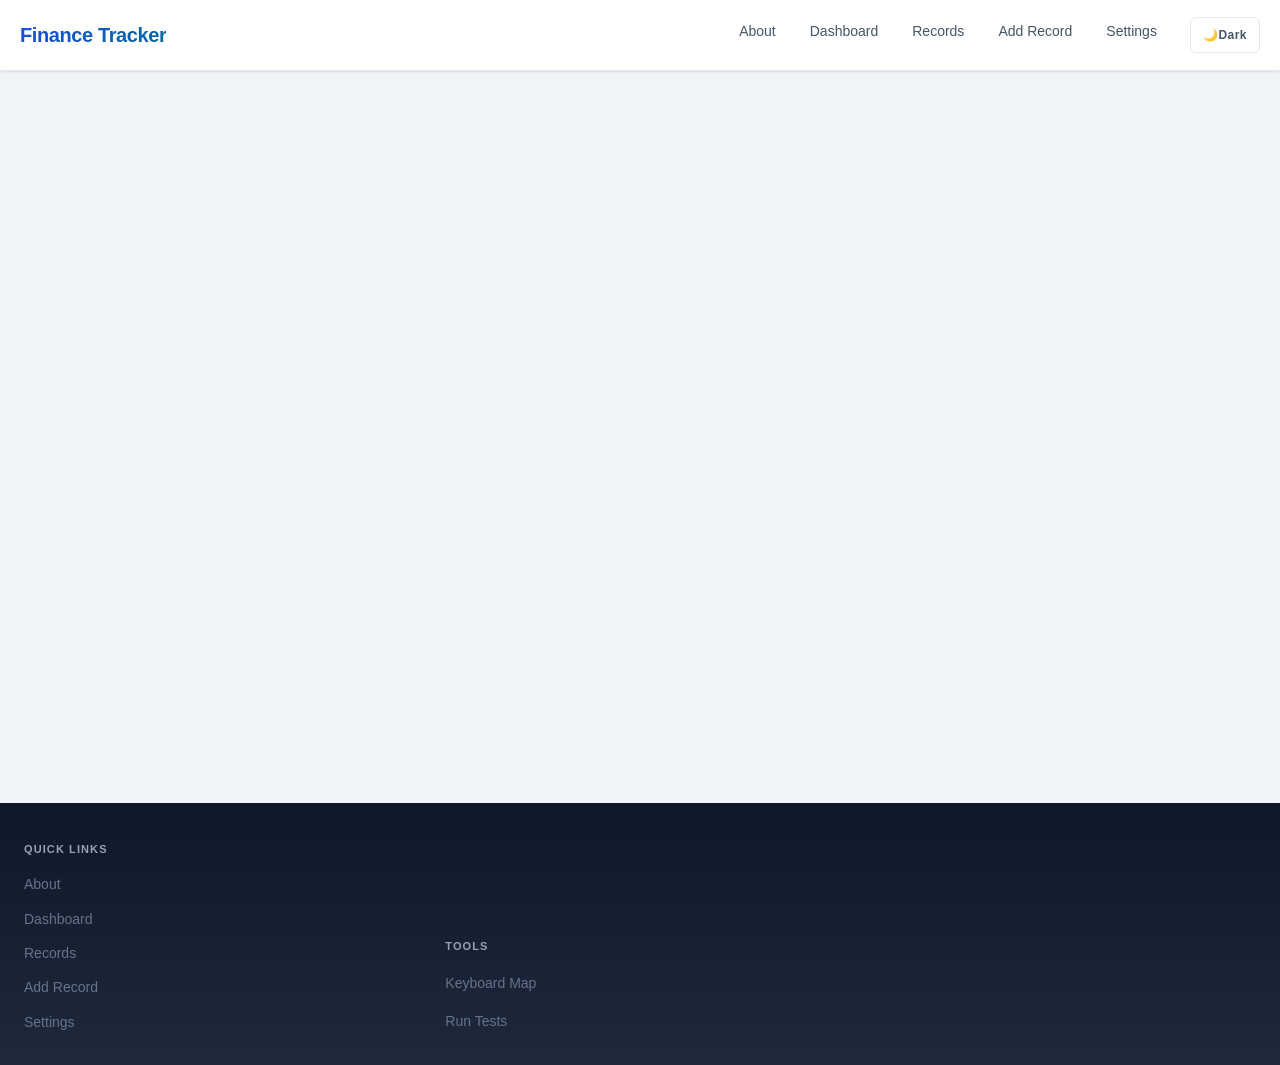
==== index.html @ d9104c6c "M2: Semantic HTML structure and mobile-first CSS with 3 breakpoints" ====
<!DOCTYPE html>
<html lang="en">
<head>
    <meta charset="UTF-8">
    <meta name="viewport" content="width=device-width, initial-scale=1.0">
    <title>Student Finance Tracker</title>
    <link rel="icon" href="data:image/svg+xml,<svg xmlns='http://www.w3.org/2000/svg' viewBox='0 0 32 32'><rect width='32' height='32' rx='6' fill='%232563eb'/><text x='50%25' y='50%25' dominant-baseline='central' text-anchor='middle' font-family='system-ui,sans-serif' font-weight='700' font-size='20' fill='white'>F</text></svg>">
    <link rel="stylesheet" href="styles/main.css">
    <link rel="stylesheet" href="styles/a11y.css">
    <script>
        (function () {
            var t = localStorage.getItem('ft-theme');
            if (t) document.documentElement.setAttribute('data-theme', t);
        }());
    </script>
</head>
<body>
    <a href="#main-content" class="skip-link">Skip to main content</a>

    <header class="app-header" role="banner">
        <div class="header-container">
            <h1 class="logo">Finance Tracker</h1>
            <nav class="app-nav" id="app-nav" aria-label="Main navigation">
                <ul class="nav-list">
                    <li><a href="#about-section"     class="nav-link" data-section="about">About</a></li>
                    <li><a href="#dashboard-section" class="nav-link" data-section="dashboard">Dashboard</a></li>
                    <li><a href="#records-section"   class="nav-link" data-section="records">Records</a></li>
                    <li><a href="#add-section"       class="nav-link" data-section="add">Add Record</a></li>
                    <li><a href="#settings-section"  class="nav-link" data-section="settings">Settings</a></li>
                </ul>
            </nav>
            <button id="theme-toggle" class="theme-toggle" aria-label="Switch to dark mode"><span class="theme-icon" aria-hidden="true">🌙</span><span class="theme-label">Dark</span></button>
            <button class="nav-toggle" id="nav-toggle"
                    aria-label="Toggle navigation menu" aria-expanded="false">
                <span class="hamburger"></span>
            </button>
        </div>
    </header>

    <main id="main-content" class="app-main">

        <!-- About Section (default landing page) -->
        <section id="about-section" class="section" aria-labelledby="about-heading">

                <!-- Hero banner inside About -->
                <div class="about-hero" role="region" aria-label="About" aria-labelledby="about-heading">
                    <div class="about-hero-inner">
                        <h2 id="about-heading" class="home-title">
                            <span class="word-anim" style="--wi:0">Smart</span>
                            <span class="word-anim" style="--wi:1">Budgeting</span><br>
                            <span class="word-anim home-title-accent" style="--wi:2">for</span>
                            <span class="word-anim home-title-accent" style="--wi:3">Students</span>
                        </h2>
                        <p class="home-tagline">Track every expense, set a monthly budget cap, and see exactly where your money goes. All inside the browser. No sign-up, no server.</p>
                        <div class="home-cta-row">
                            <button class="btn home-cta-btn home-cta-primary" data-goto="dashboard">Open Dashboard &rarr;</button>
                            <button class="btn home-cta-btn home-cta-outline" data-goto="records">View Records</button>
                        </div>
                    </div>
                </div>

                <!-- About content -->
                <div class="about-cards">

                    <div class="about-card" data-aos>
                        <h3 class="about-card-title">About This Project</h3>
                        <p>Managing personal finances is an important skill for every student. Many students struggle to keep track of their daily expenses, which can lead to overspending and financial stress. The <strong>Student Finance Tracker</strong> was developed to provide a simple and effective solution that helps students monitor their spending habits, organize financial records, and make informed decisions about their money.</p>
                        <p>This application allows users to record transactions, categorize expenses, set spending limits, and analyze financial trends over time. By maintaining accurate financial records, students can better understand where their money is going and identify areas where they can reduce unnecessary expenses.</p>
                        <p>The app is designed with usability, accessibility, and responsiveness in mind. Whether accessed on a mobile phone, tablet, or desktop, it provides a consistent and user-friendly experience. It runs entirely in the browser with no account, no server, and no internet connection required after the first load.</p>
                    </div>

                    <div class="about-card" data-aos>
                        <h3 class="about-card-title">Key Features</h3>
                        <p class="about-card-sub">Everything you need to stay on top of your spending</p>
                        <ul class="home-feature-list">
                            <li><strong>Spending Dashboard</strong>:Real-time total, top category, 7-day trend chart, and budget tracker at a glance.</li>
                            <li><strong>5-Rule Regex Validation</strong>:Every input guarded by regex, including a back-reference rule that catches duplicate words.</li>
                            <li><strong>Live Regex Search</strong>:Filter any field with full regex support. Matches highlight instantly; bad patterns show clear feedback.</li>
                            <li><strong>Multi-Currency</strong>:Work in USD, RWF, or UGX with configurable exchange rates, switchable anytime in Settings.</li>
                            <li><strong>Auto-Save &amp; Export</strong>:Changes save to localStorage instantly. Export as JSON or import from a backup anytime.</li>
                            <li><strong>Fully Accessible</strong>:Semantic HTML, ARIA live regions, keyboard shortcuts, skip link, and 4.5:1 colour contrast.</li>
                        </ul>
                    </div>

                    <div class="about-card" data-aos>
                        <h3 class="about-card-title">Dashboard Overview</h3>
                        <p>The Dashboard serves as the central hub of the Student Finance Tracker. It provides a comprehensive summary of financial activities including total records, total spending, top category, and a 7-day trend chart. Users can also set a monthly budget cap and the system will alert them when spending exceeds the limit.</p>
                    </div>

                    <div class="about-card" data-aos>
                        <h3 class="about-card-title">Financial Records &amp; Expense Management</h3>
                        <p>The Records section allows users to create, view, edit, and manage all transaction data. Every record contains a description, amount, category, and date, each assigned a unique ID with created/updated timestamps. Advanced regex search provides instant visual highlighting of matched results.</p>
                    </div>

                    <div class="about-card" data-aos>
                        <h3 class="about-card-title">How to Get Started</h3>
                        <ol class="home-steps-list">
                            <li><strong>Open the Dashboard</strong>:Click &ldquo;Open Dashboard&rdquo; above. Sample transactions load automatically on your first visit.</li>
                            <li><strong>Add a transaction</strong>:Go to Add Record, fill in the description, amount, category, and date, then save.</li>
                            <li><strong>Set a budget cap</strong>:Go to Settings and enter a monthly spending limit.</li>
                            <li><strong>Search and filter</strong>:Switch to Records and type any keyword or regex pattern into the search box.</li>
                            <li><strong>Export your data</strong>:Use the Export button on the dashboard to download a JSON backup.</li>
                        </ol>
                    </div>


                </div>
        </section>

        <!-- Dashboard Section -->
        <section id="dashboard-section" class="section" aria-labelledby="dashboard-heading">
            <div class="section-container">

                <div class="dashboard-header">
                    <div class="dashboard-header-text">
                        <p class="dashboard-eyebrow">Finance Overview</p>
                        <h2 id="dashboard-heading" class="section-title">Spending Dashboard</h2>
                        <p class="dashboard-subtitle">Your complete financial snapshot</p>
                    </div>
                    <div class="dashboard-header-actions">
                        <button id="btn-import"     class="btn btn-secondary btn-sm" aria-label="Import transactions from JSON file">&#8593; Import</button>
                        <button id="btn-export"     class="btn btn-secondary btn-sm" aria-label="Export transactions as JSON">&#8595; JSON</button>
                        <button id="btn-export-csv" class="btn btn-secondary btn-sm" aria-label="Export transactions as CSV">&#8595; CSV</button>
                        <button id="btn-add-record" class="btn btn-primary" aria-label="Add new transaction">+ Add Transaction</button>
                    </div>
                </div>

                <div id="status-region" role="status" aria-live="polite"   aria-atomic="true" class="sr-only"></div>
                <div id="alert-region"  role="alert"  aria-live="assertive" aria-atomic="true" class="sr-only"></div>

                <div id="budget-banner" class="budget-banner hidden"
                     aria-live="polite" aria-atomic="true" role="status"></div>

                <div class="stats-grid">
                    <article class="stat-card" data-stat="spending" aria-label="Total spent">
                        <h3>Total Spent</h3>
                        <p class="stat-value" id="stat-total">$0.00</p>
                        <p class="stat-label">across all transactions</p>
                    </article>
                    <article class="stat-card" data-stat="category" aria-label="Top spending category">
                        <h3>Top Category</h3>
                        <p class="stat-value" id="stat-category">N/A</p>
                        <p class="stat-label" id="stat-category-amount">highest spending area</p>
                    </article>
                    <article class="stat-card" data-stat="count" aria-label="Transaction count">
                        <h3>Transactions</h3>
                        <p class="stat-value" id="stat-count">0</p>
                        <p class="stat-label">total records logged</p>
                    </article>
                    <article class="stat-card" data-stat="budget" id="budget-stat-card" aria-label="Budget cap status">
                        <h3>Budget Cap</h3>
                        <p class="stat-value" id="stat-cap-remaining">No limit</p>
                        <p class="stat-label" id="stat-cap-label">set in Settings</p>
                        <p class="stat-spent" id="stat-cap-spent" hidden></p>
                    </article>
                </div>

                <figure class="chart-container" aria-labelledby="chart-title">
                    <figcaption class="chart-header">
                        <div class="chart-header-text">
                            <h3 id="chart-title">7-Day Spending Trend</h3>
                            <p class="chart-subtitle">Daily totals for the past week</p>
                        </div>
                        <span class="chart-badge" aria-hidden="true">Last 7 days</span>
                    </figcaption>
                    <div class="chart" id="trend-chart" role="img" aria-label="7-day spending trend bar chart"></div>
                    <table class="sr-only" id="trend-chart-table" aria-label="7-day spending data">
                        <caption>Daily spending totals for the last 7 days</caption>
                        <thead><tr><th scope="col">Day</th><th scope="col">Date</th><th scope="col">Amount</th></tr></thead>
                        <tbody id="trend-chart-table-body"></tbody>
                    </table>
                </figure>

            </div>
        </section>

        <!-- =========================================
             Records Section
             ========================================= -->
        <section id="records-section" class="section hidden" aria-labelledby="records-heading">
            <div class="section-container">
                <h2 id="records-heading" class="section-title">Transactions</h2>

                <div class="search-sort-bar">
                    <div class="search-box">
                        <label for="search-input" class="search-label">Search transactions (regex):</label>
                        <input type="text" id="search-input" class="search-input"
                            placeholder="e.g., coffee|tea, \.99, \b(\w+)\s+\1\b"
                            aria-describedby="search-hint search-status"
                            autocomplete="off" spellcheck="false">
                        <small id="search-hint">Enter a regex pattern or plain text to search description, category, amount, and date.</small>
                        <div id="search-status" role="status" aria-live="polite" class="search-status-msg"></div>
                        <label class="checkbox-label">
                            <input type="checkbox" id="search-case-insensitive" checked>
                            <span>Case-insensitive</span>
                        </label>
                    </div>
                    <div class="sort-controls">
                        <label for="sort-field">Sort by:</label>
                        <select id="sort-field" aria-label="Sort records by field">
                            <option value="date">Date</option>
                            <option value="description">Description (A–Z)</option>
                            <option value="amount">Amount</option>
                        </select>
                        <button id="sort-direction" class="btn btn-sm"
                                aria-label="Toggle sort direction (currently descending)">
                            ↓ Desc
                        </button>
                    </div>
                </div>

                <div id="empty-state" class="empty-state" hidden>
                    <p>No transactions yet.
                        <button type="button" id="empty-add-btn" class="btn-link">Add your first one!</button>
                    </p>
                </div>

                <div class="table-wrapper" id="table-wrapper">
                    <table id="records-table" class="records-table" aria-label="Transaction records">
                        <thead>
                            <tr>
                                <th scope="col">ID</th>
                                <th scope="col">Description</th>
                                <th scope="col">Amount</th>
                                <th scope="col">Category</th>
                                <th scope="col">Date</th>
                                <th scope="col">Actions</th>
                            </tr>
                        </thead>
                        <tbody id="records-tbody"></tbody>
                    </table>
                </div>

                <ul id="records-cards" class="records-cards" aria-label="Transaction cards"></ul>
            </div>
        </section>

        <!-- =========================================
             Add Section
             ========================================= -->
        <section id="add-section" class="section hidden" aria-labelledby="add-heading">
            <div class="section-container">
                <div class="add-section-header">
                    <p class="dashboard-eyebrow">Transaction Management</p>
                    <h2 id="add-heading" class="section-title">Add Record</h2>
                    <p class="dashboard-subtitle">Create a new record or edit an existing one</p>
                </div>
                <div class="add-section-body">
                    <form id="inline-transaction-form" class="inline-transaction-form" novalidate>
                        <input type="hidden" id="inline-record-id">
                        <div id="inline-record-meta" class="form-record-meta" hidden>
                            <p class="meta-line"><strong>ID:</strong> <code id="inline-meta-id"></code></p>
                            <p class="meta-line"><strong>Created:</strong> <span id="inline-meta-created"></span></p>
                            <p class="meta-line"><strong>Last updated:</strong> <span id="inline-meta-updated"></span></p>
                        </div>
                        <div class="form-grid">
                            <div class="form-group">
                                <label for="inline-description">Description <span aria-hidden="true">*</span></label>
                                <input type="text" id="inline-description" class="form-input"
                                    placeholder="e.g., Lunch at cafeteria"
                                    aria-describedby="inline-error-description inline-desc-hint"
                                    aria-required="true" autocomplete="off">
                                <small id="inline-desc-hint" class="field-hint">No leading/trailing spaces. No duplicate words.</small>
                                <span id="inline-error-description" class="error-message" role="alert" aria-live="polite"></span>
                            </div>
                            <div class="form-group">
                                <label for="inline-amount">Amount <span aria-hidden="true">*</span></label>
                                <input type="text" id="inline-amount" class="form-input"
                                    inputmode="decimal" placeholder="e.g., 12.50"
                                    aria-describedby="inline-error-amount inline-amount-hint"
                                    aria-required="true" autocomplete="off">
                                <small id="inline-amount-hint" class="field-hint">Positive number, max 2 decimal places</small>
                                <span id="inline-error-amount" class="error-message" role="alert" aria-live="polite"></span>
                            </div>
                            <div class="form-group">
                                <label for="inline-category">Category <span aria-hidden="true">*</span></label>
                                <select id="inline-category" aria-describedby="inline-error-category" aria-required="true">
                                    <option value="">Select a category</option>
                                </select>
                                <span id="inline-error-category" class="error-message" role="alert" aria-live="polite"></span>
                            </div>
                            <div class="form-group">
                                <label for="inline-date">Date <span aria-hidden="true">*</span></label>
                                <input type="date" id="inline-date" class="form-input"
                                    aria-describedby="inline-error-date" aria-required="true">
                                <span id="inline-error-date" class="error-message" role="alert" aria-live="polite"></span>
                            </div>
                        </div>
                        <div class="form-actions inline-form-actions">
                            <button type="submit" class="btn btn-primary" id="inline-submit-btn">Save Transaction</button>
                            <button type="button" class="btn btn-secondary" id="inline-reset-btn">Reset Form</button>
                        </div>
                    </form>
                </div>
            </div>
        </section>

        <!-- =========================================
             Settings Section
             ========================================= -->
        <section id="settings-section" class="section hidden" aria-labelledby="settings-heading">
            <div class="section-container">
                <h2 id="settings-heading" class="section-title">Settings</h2>

                <div class="settings-group">
                    <h3>Currency Settings</h3>
                    <div class="form-group">
                        <label for="base-currency">Base Currency:</label>
                        <select id="base-currency" aria-label="Select base currency">
                            <option value="USD">USD ($)</option>
                            <option value="RWF">RWF (RF)</option>
                            <option value="UGX">UGX (USh)</option>
                        </select>
                    </div>
                    <div class="form-group">
                        <label for="display-currency">Display Currency:</label>
                        <select id="display-currency" aria-label="Select display currency for conversion">
                            <option value="USD">USD ($)</option>
                            <option value="RWF">RWF (RF)</option>
                            <option value="UGX">UGX (USh)</option>
                        </select>
                    </div>
                    <div class="exchange-rates">
                        <h4>Exchange Rates (vs USD)</h4>
                        <div class="form-group">
                            <label for="rate-rwf">1 USD = ? RWF</label>
                            <input type="number" id="rate-rwf" step="1" value="1300"
                                   aria-label="Exchange rate USD to RWF" min="1">
                        </div>
                        <div class="form-group">
                            <label for="rate-ugx">1 USD = ? UGX</label>
                            <input type="number" id="rate-ugx" step="1" value="3700"
                                   aria-label="Exchange rate USD to UGX" min="1">
                        </div>
                    </div>
                </div>

                <div class="settings-group">
                    <h3>Categories</h3>
                    <ul id="categories-list" class="categories-list" aria-label="Current categories"></ul>
                    <div class="form-group">
                        <label for="new-category">Add New Category:</label>
                        <div class="input-group">
                            <input type="text" id="new-category" placeholder="e.g., Shopping"
                                aria-describedby="category-hint">
                            <small id="category-hint">Letters, spaces, and hyphens only</small>
                            <button id="btn-add-category" class="btn btn-secondary">Add Category</button>
                        </div>
                    </div>
                </div>

                <div class="settings-group">
                    <h3>Budget Cap</h3>
                    <div class="form-group">
                        <label for="budget-cap">Monthly Limit (USD):</label>
                        <input type="number" id="budget-cap" step="0.01" min="0"
                            placeholder="Leave blank for no limit" aria-describedby="cap-hint">
                        <small id="cap-hint">Set a monthly spending cap to track your budget</small>
                    </div>
                    <button id="btn-save-cap" class="btn btn-primary">Save Cap</button>
                </div>

                <div class="settings-group">
                    <h3>Data Management</h3>
                    <div class="data-actions">
                        <button id="btn-clear-data" class="btn btn-danger"
                                aria-label="Clear all data and reset application">
                            Clear All Data
                        </button>
                        <button id="btn-keyboard-map" class="btn btn-secondary"
                                aria-label="Show keyboard navigation map">
                            Keyboard Map
                        </button>
                    </div>  
                </div>
            </div>
        </section>

        <!-- About section is above -->

    </main>

    <!-- Add/Edit Form Modal (used from Dashboard + Records edit buttons) -->
    <dialog id="form-modal" class="modal" aria-labelledby="form-modal-title" aria-modal="true">
        <div class="modal-content">
            <div class="modal-header">
                <h3 id="form-modal-title">Add Transaction</h3>
                <button class="btn-close" id="btn-close-modal" aria-label="Close form">&times;</button>
            </div>
            <form id="transaction-form" class="transaction-form" novalidate>
                <input type="hidden" id="form-record-id">
                <div id="form-record-meta" class="form-record-meta" hidden>
                    <p class="meta-line"><strong>ID:</strong> <code id="meta-id"></code></p>
                    <p class="meta-line"><strong>Created:</strong> <span id="meta-created"></span></p>
                    <p class="meta-line"><strong>Last updated:</strong> <span id="meta-updated"></span></p>
                </div>
                <div class="form-group">
                    <label for="form-description">Description <span aria-hidden="true">*</span></label>
                    <input type="text" id="form-description" class="form-input"
                        placeholder="e.g., Lunch at cafeteria"
                        aria-describedby="error-description desc-hint"
                        aria-required="true" autocomplete="off">
                    <small id="desc-hint" class="field-hint">No leading/trailing spaces. Duplicate words not allowed.</small>
                    <span id="error-description" class="error-message" role="alert" aria-live="polite"></span>
                </div>
                <div class="form-group">
                    <label for="form-amount">Amount <span aria-hidden="true">*</span></label>
                    <input type="text" id="form-amount" class="form-input"
                        inputmode="decimal" placeholder="e.g., 12.50"
                        aria-describedby="error-amount amount-hint"
                        aria-required="true" autocomplete="off">
                    <small id="amount-hint" class="field-hint">Positive number, max 2 decimal places (e.g., 12.50)</small>
                    <span id="error-amount" class="error-message" role="alert" aria-live="polite"></span>
                </div>
                <div class="form-group">
                    <label for="form-category">Category <span aria-hidden="true">*</span></label>
                    <select id="form-category" aria-describedby="error-category" aria-required="true">
                        <option value="">Select a category</option>
                    </select>
                    <span id="error-category" class="error-message" role="alert" aria-live="polite"></span>
                </div>
                <div class="form-group">
                    <label for="form-date">Date <span aria-hidden="true">*</span></label>
                    <input type="date" id="form-date" class="form-input"
                        aria-describedby="error-date" aria-required="true">
                    <span id="error-date" class="error-message" role="alert" aria-live="polite"></span>
                </div>
                <div class="form-actions">
                    <button type="submit" class="btn btn-primary">Save Transaction</button>
                    <button type="button" class="btn btn-secondary" id="btn-cancel-form">Cancel</button>
                </div>
            </form>
        </div>
    </dialog>

    <!-- Keyboard Map Modal -->
    <dialog id="keyboard-modal" class="modal" aria-labelledby="keyboard-modal-title" aria-modal="true">
        <div class="modal-content">
            <div class="modal-header">
                <h3 id="keyboard-modal-title">Keyboard Navigation</h3>
                <button class="btn-close" id="btn-close-keyboard" aria-label="Close keyboard map">&times;</button>
            </div>
            <div class="modal-body">
                <table class="keyboard-table">
                    <thead><tr><th scope="col">Keys</th><th scope="col">Action</th></tr></thead>
                    <tbody>
                        <tr><td><kbd>Tab</kbd></td><td>Move focus forward</td></tr>
                        <tr><td><kbd>Shift</kbd> + <kbd>Tab</kbd></td><td>Move focus backward</td></tr>
                        <tr><td><kbd>Enter</kbd> / <kbd>Space</kbd></td><td>Activate button or submit form</td></tr>
                        <tr><td><kbd>Escape</kbd></td><td>Close modal or cancel edit</td></tr>
                        <tr><td><kbd>Ctrl</kbd>/<kbd>Cmd</kbd> + <kbd>S</kbd></td><td>Manual save confirmation</td></tr>
                        <tr><td><kbd>Alt</kbd> + <kbd>K</kbd></td><td>Open keyboard map</td></tr>
                        <tr><td><kbd>Alt</kbd> + <kbd>N</kbd></td><td>New transaction</td></tr>
                    </tbody>
                </table>
            </div>
        </div>
    </dialog>

    <!-- Delete Confirmation Modal -->
    <dialog id="delete-modal" class="modal" aria-labelledby="delete-modal-title" aria-modal="true">
        <div class="modal-content">
            <div class="modal-header">
                <h3 id="delete-modal-title">Confirm Delete</h3>
            </div>
            <div class="modal-body">
                <p>Are you sure you want to delete this transaction? This action cannot be undone.</p>
                <div class="form-actions">
                    <button id="btn-confirm-delete" class="btn btn-danger">Delete</button>
                    <button id="btn-cancel-delete"  class="btn btn-secondary">Cancel</button>
                </div>
            </div>
        </div>
    </dialog>

    <!-- Clear-All-Data Confirmation Modal -->
    <dialog id="clear-modal" class="modal" aria-labelledby="clear-modal-title" aria-modal="true">
        <div class="modal-content">
            <div class="modal-header">
                <h3 id="clear-modal-title">Clear All Data</h3>
            </div>
            <div class="modal-body">
                <p>This will <strong>permanently delete all transactions</strong> and reset the app. This cannot be undone.</p>
                <div class="form-actions">
                    <button id="btn-confirm-clear" class="btn btn-danger">Yes, Clear Everything</button>
                    <button id="btn-cancel-clear"  class="btn btn-secondary">Cancel</button>
                </div>
            </div>
        </div>
    </dialog>

    <div id="toast-container" aria-live="polite" aria-atomic="false" class="toast-container"></div>

    <section class="contact-strip hidden" aria-label="Contact">
        <h2 class="contact-strip__heading">Contact</h2>
        <address class="contact-strip__body">
            <span class="contact-strip__item"><span class="contact-strip__label">Email</span><a href="mailto:a.biar1@alustudent.com">a.biar1@alustudent.com</a></span>
            <span class="contact-strip__item"><span class="contact-strip__label">GitHub</span><a href="https://github.com/Ajang-Akoi-Arok" target="_blank" rel="noopener noreferrer">Ajang-Akoi-Arok</a></span>
        </address>
    </section>

    <footer class="app-footer" role="contentinfo">
        <div class="footer-container">
            <div class="footer-col">
                <h4 class="footer-col-heading">Quick Links</h4>
                <ul class="footer-links">
                    <li><a href="#about-section"     class="nav-link" data-section="about">About</a></li>
                    <li><a href="#dashboard-section" class="nav-link" data-section="dashboard">Dashboard</a></li>
                    <li><a href="#records-section"   class="nav-link" data-section="records">Records</a></li>
                    <li><a href="#add-section"       class="nav-link" data-section="add">Add Record</a></li>
                    <li><a href="#settings-section"  class="nav-link" data-section="settings">Settings</a></li>
                </ul>
            </div>
            <div class="footer-col">
                <h4 class="footer-col-heading">Tools</h4>
                <ul class="footer-links">
                    <li><a href="#" id="footer-keyboard-link">Keyboard Map</a></li>
                    <li><a href="tests.html">Run Tests</a></li>
                </ul>
            </div>
        </div>
    </footer>

    <script type="module" src="scripts/main.js"></script>
    <script>
        if ('serviceWorker' in navigator) {
            window.addEventListener('load', () => {
                navigator.serviceWorker.register('./sw.js')
                    .catch(err => console.warn('SW registration failed:', err));
            });
        }
    </script>
</body>
</html>
---- styles/main.css ----
/* Design Tokens */

:root {
    /* Brand */
    --blue-50:  #eff6ff;
    --blue-100: #dbeafe;
    --blue-500: #3b82f6;
    --blue-600: #2563eb;
    --blue-700: #1d4ed8;
    --blue-800: #1e40af;

    /* Stat card accents — WCAG-AA-compliant on white text */
    --accent-spending:    #1e3a8a;
    --accent-category:   #064e3b;
    --accent-count:      #3b0764;
    --accent-budget:     #1c4a2e;
    --accent-budget-over: #991b1b;

    /* Semantic */
    --color-success: #059669;
    --color-error:   #dc2626;
    --color-warning: #d97706;
    --color-info:    #2563eb;

    /* Neutrals */
    --white:    #ffffff;
    --gray-50:  #f8fafc;
    --gray-100: #f1f5f9;
    --gray-200: #e2e8f0;
    --gray-300: #cbd5e1;
    --gray-400: #94a3b8;
    --gray-500: #64748b;
    --gray-600: #475569;
    --gray-700: #334155;
    --gray-800: #1e293b;
    --gray-900: #0f172a;

    /* Category badge palette */
    --cat-Food:             #ea580c;
    --cat-Food-bg:          #fff7ed;
    --cat-Books:            #2563eb;
    --cat-Books-bg:         #eff6ff;
    --cat-Transport:        #059669;
    --cat-Transport-bg:     #ecfdf5;
    --cat-Entertainment:    #7c3aed;
    --cat-Entertainment-bg: #f5f3ff;
    --cat-Fees:             #dc2626;
    --cat-Fees-bg:          #fef2f2;
    --cat-Other:            #475569;
    --cat-Other-bg:         #f1f5f9;

    /* Typography */
    --font:      -apple-system, BlinkMacSystemFont, 'Segoe UI', 'Helvetica Neue', Arial, sans-serif;
    --font-mono: 'JetBrains Mono', 'SF Mono', Consolas, monospace;

    --text-xs:   0.75rem;
    --text-sm:   0.875rem;
    --text-base: 1rem;
    --text-lg:   1.125rem;
    --text-xl:   1.25rem;
    --text-2xl:  1.5rem;
    --text-3xl:  1.875rem;
    --text-4xl:  2.25rem;

    /* Spacing */
    --sp-1: 4px;   --sp-2: 8px;   --sp-3: 12px;  --sp-4: 16px;
    --sp-5: 20px;  --sp-6: 24px;  --sp-8: 32px;  --sp-10: 40px;
    --sp-12: 48px; --sp-16: 64px;

    /* Shape */
    --r-sm:   6px;
    --r-md:   10px;
    --r-lg:   14px;
    --r-xl:   18px;
    --r-full: 9999px;

    /* Elevation */
    --shadow-xs:          0 1px 2px rgba(0,0,0,.05);
    --shadow-sm:          0 1px 3px rgba(0,0,0,.07), 0 1px 2px rgba(0,0,0,.04);
    --shadow-md:          0 4px 6px rgba(0,0,0,.06), 0 2px 4px rgba(0,0,0,.04);
    --shadow-lg:          0 10px 24px rgba(0,0,0,.08), 0 4px 8px rgba(0,0,0,.04);
    --shadow-xl:          0 20px 40px rgba(0,0,0,.10), 0 8px 16px rgba(0,0,0,.05);
    --shadow-focus:       0 0 0 3px rgba(37,99,235,.22);
    --shadow-focus-error: 0 0 0 3px rgba(220,38,38,.22);

    /* Motion */
    --ease:        220ms cubic-bezier(.4,0,.2,1);
    --ease-spring: 380ms cubic-bezier(.34,1.56,.64,1);
    --ease-slow:   480ms cubic-bezier(.22,1,.36,1);
    --ease-nav:    260ms cubic-bezier(.4,0,.2,1);
}

/* Reset */

*, *::before, *::after { box-sizing: border-box; margin: 0; padding: 0; }

html { scroll-behavior: smooth; -webkit-text-size-adjust: 100%; }

body {
    font-family: var(--font);
    font-size: var(--text-base);
    line-height: 1.6;
    color: var(--gray-800);
    background-color: var(--gray-100);
    -webkit-font-smoothing: antialiased;
    -moz-osx-font-smoothing: grayscale;
}

/* Typography */

h1, h2, h3, h4 { font-family: var(--font); color: var(--gray-800); line-height: 1.25; }

h1 { font-size: var(--text-3xl); font-weight: 800; letter-spacing: -.02em; }

h2.section-title {
    font-size: var(--text-3xl);
    font-weight: 800;
    letter-spacing: -.02em;
    margin-bottom: var(--sp-6);
    color: var(--gray-900);
}

h2 { font-size: var(--text-2xl); font-weight: 700; margin-bottom: var(--sp-3); margin-top: var(--sp-6); }
h3 { font-size: var(--text-lg);  font-weight: 600; margin-bottom: var(--sp-2); margin-top: var(--sp-5); }
h4 { font-size: var(--text-base); font-weight: 600; margin-bottom: var(--sp-2); margin-top: var(--sp-4); }

p { margin-bottom: var(--sp-4); color: var(--gray-500); line-height: 1.7; }

a {
    color: var(--blue-600);
    text-decoration: underline;
    text-underline-offset: 3px;
    text-decoration-thickness: 1px;
    transition: color var(--ease);
}
a:hover, a:focus { color: var(--blue-700); text-decoration-thickness: 2px; }

ul, ol { padding-left: var(--sp-5); margin-bottom: var(--sp-4); }
li { margin-bottom: var(--sp-2); color: var(--gray-500); }

/* Skip Link & Utilities */

.skip-link {
    position: absolute;
    top: -60px;
    left: var(--sp-4);
    background: var(--blue-600);
    color: var(--white);
    padding: var(--sp-2) var(--sp-4);
    border-radius: 0 0 var(--r-md) var(--r-md);
    font-weight: 600;
    font-size: var(--text-sm);
    text-decoration: none;
    z-index: 9999;
    transition: top var(--ease);
}
.skip-link:focus { top: 0; }

.sr-only {
    position: absolute; width: 1px; height: 1px;
    padding: 0; margin: -1px; overflow: hidden;
    clip: rect(0,0,0,0); white-space: nowrap; border: 0;
}

/* Header */

.app-header {
    background: var(--white);
    border-bottom: 1px solid var(--gray-200);
    padding: var(--sp-3) var(--sp-5);
    position: sticky;
    top: 0;
    z-index: 200;
    box-shadow: var(--shadow-sm);
    transition: box-shadow var(--ease);
}

.header-container {
    display: flex;
    justify-content: space-between;
    align-items: center;
    max-width: 1280px;
    margin: 0 auto;
    gap: var(--sp-4);
}

h1.logo {
    display: flex;
    align-items: center;
    gap: var(--sp-2);
    font-size: var(--text-xl);
    font-weight: 800;
    letter-spacing: -.02em;
    background: linear-gradient(135deg, #1d4ed8, #0369a1);
    -webkit-background-clip: text;
    -webkit-text-fill-color: transparent;
    background-clip: text;
    margin: 0;
}

/* Theme toggle */
.theme-toggle {
    display: flex;
    align-items: center;
    justify-content: center;
    background: none;
    border: 1px solid var(--gray-200);
    border-radius: var(--r-sm);
    padding: 0 var(--sp-3);
    height: 36px;
    cursor: pointer;
    font-size: var(--text-xs);
    font-weight: 600;
    font-family: var(--font);
    letter-spacing: .04em;
    color: var(--gray-600);
    transition: background-color var(--ease), border-color var(--ease), color var(--ease);
    flex-shrink: 0;
    white-space: nowrap;
}
.theme-toggle:hover         { background: var(--gray-100); border-color: var(--gray-400); color: var(--gray-900); }
.theme-toggle:focus-visible { outline: none; box-shadow: var(--shadow-focus); }

/* Hamburger */
.nav-toggle {
    display: flex;
    align-items: center;
    justify-content: center;
    background: none;
    border: 1px solid var(--gray-200);
    cursor: pointer;
    padding: var(--sp-2) var(--sp-3);
    border-radius: var(--r-sm);
    width: 42px;
    height: 42px;
    transition: background-color var(--ease), border-color var(--ease);
}
.nav-toggle:hover         { background: var(--gray-100); }
.nav-toggle:focus-visible { outline: none; box-shadow: var(--shadow-focus); }

.hamburger {
    position: relative;
    display: block;
    width: 18px;
    height: 2px;
    background: var(--gray-600);
    border-radius: 2px;
    transition: background-color var(--ease);
}
.hamburger::before,
.hamburger::after {
    content: '';
    position: absolute;
    display: block;
    width: 18px;
    height: 2px;
    background: var(--gray-600);
    border-radius: 2px;
    transition: transform var(--ease), top var(--ease);
}
.hamburger::before { top: -7px; }
.hamburger::after  { top:  7px; }

.nav-toggle[aria-expanded="true"] .hamburger         { background: transparent; }
.nav-toggle[aria-expanded="true"] .hamburger::before { transform: translateY(7px)  rotate(45deg); }
.nav-toggle[aria-expanded="true"] .hamburger::after  { transform: translateY(-7px) rotate(-45deg); }

/* Navigation */

.app-nav {
    position: absolute;
    top: 100%;
    left: 0;
    right: 0;
    background: var(--white);
    border-bottom: 1px solid var(--gray-200);
    box-shadow: var(--shadow-md);
    z-index: 190;
    max-height: 0;
    overflow: hidden;
    opacity: 0;
    transition: max-height var(--ease-nav), opacity var(--ease-nav);
    pointer-events: none;
}
.app-nav.active {
    max-height: 320px;
    opacity: 1;
    pointer-events: auto;
}

.nav-list {
    list-style: none;
    display: flex;
    flex-direction: column;
    padding: var(--sp-2) 0;
    gap: var(--sp-1);
    max-width: 1280px;
    margin: 0 auto;
}

.nav-link {
    display: flex;
    align-items: center;
    gap: var(--sp-2);
    padding: var(--sp-2) var(--sp-4);
    color: var(--gray-600);
    font-weight: 500;
    font-size: var(--text-sm);
    text-decoration: none;
    border-radius: var(--r-md);
    margin: 0 2px;
    transition: background-color var(--ease), color var(--ease);
}
.nav-link:hover  { background: var(--gray-100); color: var(--gray-900); text-decoration: none; }
.nav-link.active { background: var(--blue-50); color: var(--blue-700); font-weight: 600; }

/* Layout */

.app-main {
    max-width: 1280px;
    margin: 0 auto;
    padding: var(--sp-4) var(--sp-3);
    min-height: calc(100vh - 200px);
}

.section        { display: none; }
.section.active { display: block; animation: sectionIn var(--ease-slow) both; }
.section.hidden { display: none; }

@keyframes sectionIn {
    from { opacity: 0; transform: translateY(16px); }
    to   { opacity: 1; transform: translateY(0); }
}

.section-container {
    background: var(--white);
    border-radius: 0;
    padding: var(--sp-5) var(--sp-4);
    box-shadow: var(--shadow-lg);
    border: 1px solid var(--gray-200);
}

@media (min-width: 480px) {
    .section-container { border-radius: 0; padding: var(--sp-8); }
}

/* Dashboard */

.dashboard-header {
    display: flex;
    justify-content: space-between;
    align-items: flex-start;
    gap: var(--sp-4);
    margin-bottom: var(--sp-8);
    flex-wrap: wrap;
    padding-bottom: var(--sp-6);
    border-bottom: 1px solid var(--gray-100);
}

.dashboard-eyebrow {
    font-size: var(--text-xs);
    font-weight: 700;
    text-transform: uppercase;
    letter-spacing: .08em;
    color: var(--blue-600);
    margin: 0 0 var(--sp-1) 0;
}

.dashboard-header .section-title {
    margin-bottom: var(--sp-1);
    font-size: var(--text-2xl);
    font-weight: 800;
    letter-spacing: -.02em;
}

.dashboard-subtitle { font-size: var(--text-sm); color: var(--gray-400); margin: 0; }

.dashboard-header-actions {
    display: grid;
    grid-template-columns: repeat(3, 1fr);
    gap: var(--sp-2);
    width: 100%;
}
.dashboard-header-actions .btn-primary { grid-column: 1 / -1; }

@media (min-width: 480px) {
    .dashboard-header-actions { grid-template-columns: repeat(3, auto) 1fr; }
    .dashboard-header-actions .btn-primary { grid-column: auto; }
}

@media (min-width: 768px) {
    .dashboard-header-actions { display: flex; width: auto; flex-wrap: nowrap; }
}

/* Stats Grid */

.stats-grid {
    display: grid;
    grid-template-columns: repeat(2, 1fr);
    gap: var(--sp-4);
    margin-bottom: var(--sp-6);
}

.stat-card {
    border-radius: 0;
    padding: var(--sp-4) var(--sp-5);
    color: white;
    position: relative;
    overflow: hidden;
    cursor: default;
}

@keyframes statValuePop {
    0%   { transform: scale(1); }
    45%  { transform: scale(1.1); }
    100% { transform: scale(1); }
}
.stat-value--pop { animation: statValuePop 400ms var(--ease-spring) both; }

@keyframes rowIn {
    from { opacity: 0; transform: translateY(8px); }
    to   { opacity: 1; transform: translateY(0); }
}
.row-enter { animation: rowIn 320ms var(--ease-slow) both; }

.stat-card::before {
    content: '';
    position: absolute;
    top: -20px; right: -20px;
    width: 70px; height: 70px;
    border-radius: 50%;
    background: rgba(255,255,255,.07);
    pointer-events: none;
}
.stat-card::after {
    content: '';
    position: absolute;
    bottom: -14px; left: -14px;
    width: 50px; height: 50px;
    border-radius: 50%;
    background: rgba(255,255,255,.05);
    pointer-events: none;
}

.stat-card[data-stat="spending"] { background: linear-gradient(135deg, #1e3a8a 0%, #2563eb 100%); border: none; }
.stat-card[data-stat="category"] { background: linear-gradient(135deg, #065f46 0%, #059669 100%); border: none; }
.stat-card[data-stat="count"]    { background: linear-gradient(135deg, #6d28d9 0%, #8b5cf6 100%); border: none; }
.stat-card[data-stat="budget"]   { background: linear-gradient(135deg, #92400e 0%, #d97706 100%); border: none; }

.stat-card[data-stat="budget"] h3          { color: rgba(255,255,255,.75); }
.stat-card[data-stat="budget"] .stat-value { color: #ffffff; }
.stat-card[data-stat="budget"] .stat-label { color: rgba(255,255,255,.65); }
.stat-card[data-stat="budget"] .stat-spent { color: rgba(255,255,255,.55); font-size: var(--text-xs); margin-top: var(--sp-1); }
.stat-card[data-stat="budget"].budget-exceeded {
    background: linear-gradient(135deg, var(--accent-budget-over) 0%, #7f1d1d 100%);
    border: none;
}
.stat-card[data-stat="budget"].budget-exceeded h3          { color: rgba(255,255,255,.8); }
.stat-card[data-stat="budget"].budget-exceeded .stat-value,
.stat-card[data-stat="budget"].budget-exceeded .stat-label { color: white; }

.stat-card h3 {
    font-size: 10px;
    font-weight: 700;
    text-transform: uppercase;
    letter-spacing: .09em;
    color: rgba(255,255,255,.75);
    margin: 0 0 var(--sp-2) 0;
}

.stat-value {
    font-size: clamp(var(--text-base), 2.8vw, var(--text-xl));
    font-weight: 800;
    letter-spacing: -.02em;
    line-height: 1.2;
    margin: 0 0 var(--sp-1) 0;
    color: white;
    overflow-wrap: break-word;
    word-break: break-word;
    font-variant-numeric: tabular-nums;
}

.stat-label {
    font-size: 11px;
    color: rgba(255,255,255,.65);
    margin: 0;
    font-weight: 500;
    overflow-wrap: break-word;
    word-break: break-word;
    line-height: 1.4;
}

/* Budget Banner */

.budget-banner {
    border-radius: 0;
    padding: var(--sp-4) var(--sp-5);
    font-weight: 600;
    font-size: var(--text-sm);
    margin-bottom: var(--sp-6);
    display: flex;
    align-items: center;
    gap: var(--sp-3);
}
.budget-banner.budget-ok   { background: #d1fae5; color: #065f46; border: 1px solid #a7f3d0; }
.budget-banner.budget-over { background: #fee2e2; color: #991b1b; border: 1px solid #fca5a5; }
.budget-banner.hidden { display: none; }

/* 7-Day Chart */

figure.chart-container {
    background: var(--white);
    border: 1px solid var(--gray-200);
    border-radius: 0;
    padding: var(--sp-6);
    margin: 0 0 var(--sp-6) 0;
    box-shadow: var(--shadow-sm);
}

figcaption.chart-header {
    display: flex;
    align-items: flex-start;
    justify-content: space-between;
    margin-bottom: var(--sp-5);
    gap: var(--sp-3);
}

.chart-header-text h3 {
    margin: 0 0 var(--sp-1) 0;
    font-size: var(--text-base);
    font-weight: 700;
    color: var(--gray-800);
}

.chart-subtitle { font-size: var(--text-xs); color: var(--gray-400); margin: 0; }

.chart-badge {
    display: inline-flex;
    align-items: center;
    background: var(--blue-50);
    color: var(--blue-700);
    border: 1px solid var(--blue-100);
    border-radius: var(--r-full);
    padding: 3px var(--sp-3);
    font-size: var(--text-xs);
    font-weight: 600;
    white-space: nowrap;
    flex-shrink: 0;
}

.chart { display: flex; flex-direction: column; gap: var(--sp-2); padding: 0; }

.chart-row {
    display: grid;
    grid-template-columns: 2.8rem 1fr 6.5rem;
    align-items: center;
    gap: var(--sp-3);
}

.chart-row--today .chart-row-day { color: var(--blue-600); font-weight: 700; }

.chart-row-day {
    font-size: 11px;
    font-weight: 600;
    color: var(--gray-400);
    text-transform: uppercase;
    letter-spacing: .05em;
    text-align: right;
}

.chart-row-track {
    height: 10px;
    background: var(--gray-100);
    border-radius: var(--r-full);
    overflow: hidden;
}

.chart-row-fill {
    height: 100%;
    background: linear-gradient(90deg, #60a5fa 0%, #1d4ed8 100%);
    border-radius: var(--r-full);
}

.chart-row--today .chart-row-fill { background: linear-gradient(90deg, #34d399 0%, #059669 100%); }
.chart-row-fill--empty { background: transparent; }

.chart-row-amt {
    font-size: 11px;
    font-weight: 600;
    color: var(--gray-600);
    text-align: right;
    font-variant-numeric: tabular-nums;
    white-space: nowrap;
    overflow: hidden;
    text-overflow: ellipsis;
}

/* Records */

.search-sort-bar {
    display: flex;
    flex-direction: column;
    gap: var(--sp-4);
    margin-bottom: var(--sp-5);
    background: var(--gray-50);
    border: 1px solid var(--gray-200);
    padding: var(--sp-5);
    border-radius: 0;
}

.search-box { display: flex; flex-direction: column; gap: var(--sp-2); flex: 1; }

.search-label { font-weight: 600; font-size: var(--text-sm); color: var(--gray-700); }

.search-input {
    width: 100%;
    padding: var(--sp-3) var(--sp-4) var(--sp-3) 42px;
    border: 1.5px solid var(--gray-300);
    border-radius: var(--r-md);
    font-size: var(--text-sm);
    font-family: var(--font-mono);
    background: var(--white);
    color: var(--gray-800);
    transition: border-color var(--ease), box-shadow var(--ease);
}
.search-input:focus       { outline: none; border-color: var(--blue-600); box-shadow: var(--shadow-focus); }
.search-input::placeholder { color: var(--gray-400); }

#search-hint { font-size: var(--text-xs); color: var(--gray-400); }

.search-status-msg { font-size: var(--text-xs); font-weight: 600; min-height: 1em; }
.search-status-msg.search-ok    { color: var(--color-success); }
.search-status-msg.search-error { color: var(--color-error); }

.checkbox-label {
    display: inline-flex;
    align-items: center;
    gap: var(--sp-2);
    cursor: pointer;
    font-size: var(--text-xs);
    font-weight: 500;
    color: var(--gray-600);
}
.checkbox-label input[type="checkbox"] { width: 15px; height: 15px; accent-color: var(--blue-600); cursor: pointer; }

.sort-controls { display: flex; flex-direction: column; gap: var(--sp-2); flex-shrink: 0; }
.sort-controls label { font-size: var(--text-sm); font-weight: 600; color: var(--gray-700); }
.sort-controls select {
    padding: var(--sp-3) var(--sp-4);
    border: 1.5px solid var(--gray-300);
    border-radius: var(--r-md);
    font-size: var(--text-sm);
    font-family: var(--font);
    background: var(--white);
    cursor: pointer;
    color: var(--gray-800);
    transition: border-color var(--ease), box-shadow var(--ease);
}
.sort-controls select:focus { outline: none; border-color: var(--blue-600); box-shadow: var(--shadow-focus); }

/* Empty State */
.empty-state { text-align: center; padding: var(--sp-16) var(--sp-6); color: var(--gray-400); }

.btn-link {
    background: none; border: none;
    color: var(--blue-600);
    cursor: pointer;
    font-size: inherit;
    font-family: inherit;
    font-weight: 600;
    text-decoration: underline;
    text-underline-offset: 3px;
    padding: 0;
}
.btn-link:hover { color: var(--blue-700); }

.records-hidden { display: none !important; }

/* Table */

.table-wrapper {
    display: none;
    border-radius: 0;
    border: 1px solid var(--gray-200);
    overflow: hidden;
    overflow-x: auto;
}

.records-table { width: 100%; border-collapse: collapse; font-size: var(--text-sm); }

.records-table thead tr {
    background: linear-gradient(to right, #f8fafc, #f1f5f9);
    border-bottom: 2px solid var(--gray-200);
}

.records-table th {
    padding: var(--sp-3) var(--sp-4);
    text-align: left;
    font-weight: 600;
    font-size: var(--text-xs);
    text-transform: uppercase;
    letter-spacing: .06em;
    color: var(--gray-500);
    white-space: nowrap;
}

.records-table td {
    padding: var(--sp-3) var(--sp-4);
    border-bottom: 1px solid var(--gray-100);
    color: var(--gray-700);
    vertical-align: middle;
}

.records-table tbody tr:last-child td { border-bottom: none; }
.records-table tbody tr { transition: background-color var(--ease); }
.records-table tbody tr:hover { background: var(--gray-50); }

.id-cell      { font-family: var(--font-mono); font-size: var(--text-xs); color: var(--gray-400); }
.amount-cell  { font-weight: 700; color: var(--gray-900); white-space: nowrap; font-variant-numeric: tabular-nums; }
.actions-cell { white-space: nowrap; }

/* Category Badges */
.cat-badge {
    display: inline-flex;
    align-items: center;
    padding: 3px 10px;
    border-radius: var(--r-full);
    font-size: 11px;
    font-weight: 600;
    letter-spacing: .02em;
    white-space: nowrap;
}

.cat-badge[data-category="Food"]          { color: var(--cat-Food);          background: var(--cat-Food-bg); }
.cat-badge[data-category="Books"]         { color: var(--cat-Books);         background: var(--cat-Books-bg); }
.cat-badge[data-category="Transport"]     { color: var(--cat-Transport);     background: var(--cat-Transport-bg); }
.cat-badge[data-category="Entertainment"] { color: var(--cat-Entertainment); background: var(--cat-Entertainment-bg); }
.cat-badge[data-category="Fees"]          { color: var(--cat-Fees);          background: var(--cat-Fees-bg); }
.cat-badge[data-category="Other"]         { color: var(--cat-Other);         background: var(--cat-Other-bg); }

.cat-badge:not([data-category="Food"]):not([data-category="Books"]):not([data-category="Transport"]):not([data-category="Entertainment"]):not([data-category="Fees"]):not([data-category="Other"]) {
    color: var(--gray-600);
    background: var(--gray-100);
}

mark {
    background: #fef08a;
    padding: 1px 3px;
    border-radius: 3px;
    color: inherit;
    font-weight: inherit;
}

/* Mobile Cards */

.records-cards {
    list-style: none;
    padding: 0;
    margin: 0;
    display: grid;
    grid-template-columns: repeat(auto-fit, minmax(260px, 1fr));
    gap: var(--sp-3);
}

.record-card {
    background: var(--white);
    border: 1px solid var(--gray-200);
    border-radius: 0;
    padding: var(--sp-5);
    transition: box-shadow var(--ease), transform var(--ease);
}
.record-card:hover       { box-shadow: none; transform: none; }
.record-card:focus-within { box-shadow: var(--shadow-sm); }

.record-card-header {
    display: flex;
    justify-content: space-between;
    align-items: flex-start;
    gap: var(--sp-3);
    margin-bottom: var(--sp-4);
}

.record-card-title {
    font-weight: 600;
    font-size: var(--text-base);
    color: var(--gray-900);
    line-height: 1.4;
    flex: 1;
}

.record-card-amount {
    font-size: var(--text-lg);
    font-weight: 800;
    color: var(--gray-900);
    letter-spacing: -.02em;
    white-space: nowrap;
    font-variant-numeric: tabular-nums;
}

.record-card-meta {
    display: grid;
    grid-template-columns: 1fr 1fr;
    gap: var(--sp-3);
    margin-bottom: var(--sp-4);
}

.record-card-field { display: flex; flex-direction: column; gap: 2px; }

.record-card-field-label {
    font-size: 10px;
    font-weight: 600;
    text-transform: uppercase;
    letter-spacing: .07em;
    color: var(--gray-400);
}

.record-card-field-value { font-size: var(--text-sm); color: var(--gray-700); font-weight: 500; }

.record-card-actions {
    display: flex;
    gap: var(--sp-2);
    padding-top: var(--sp-3);
    border-top: 1px solid var(--gray-100);
}

/* Settings */

.settings-group {
    margin-bottom: var(--sp-8);
    padding-bottom: var(--sp-8);
    border-bottom: 1px solid var(--gray-200);
}
.settings-group:last-child { border-bottom: none; margin-bottom: 0; padding-bottom: 0; }
.settings-group h3 { margin-top: 0; }

.form-group { margin-bottom: var(--sp-5); }

.form-group label {
    display: block;
    margin-bottom: var(--sp-2);
    font-weight: 600;
    font-size: var(--text-sm);
    color: var(--gray-700);
}

.form-input,
.form-group select,
.sort-controls select {
    width: 100%;
    padding: var(--sp-3) var(--sp-4);
    border: 1.5px solid var(--gray-300);
    border-radius: var(--r-md);
    font-size: var(--text-sm);
    font-family: var(--font);
    background: var(--white);
    color: var(--gray-800);
    transition: border-color var(--ease), box-shadow var(--ease);
}
.form-input:focus, .form-group select:focus {
    outline: none;
    border-color: var(--blue-600);
    box-shadow: var(--shadow-focus);
}

.field-hint { display: block; margin-top: var(--sp-1); font-size: var(--text-xs); color: var(--gray-400); }

.input-group { display: flex; flex-direction: column; gap: var(--sp-2); }

.exchange-rates {
    background: var(--gray-50);
    border: 1px solid var(--gray-200);
    border-radius: 0;
    padding: var(--sp-5);
    margin-top: var(--sp-4);
}
.exchange-rates h4 { margin: 0 0 var(--sp-4) 0; color: var(--gray-600); font-size: var(--text-sm); }

.categories-list {
    list-style: none;
    padding: 0;
    margin: 0 0 var(--sp-4) 0;
    display: flex;
    flex-wrap: wrap;
    gap: var(--sp-2);
    min-height: 36px;
}

.no-categories { color: var(--gray-400); font-size: var(--text-sm); font-style: italic; margin: 0; }

.category-tag {
    display: inline-flex;
    align-items: center;
    gap: var(--sp-1);
    background: var(--blue-50);
    color: var(--blue-700);
    border: 1px solid var(--blue-100);
    padding: var(--sp-1) var(--sp-3);
    border-radius: var(--r-full);
    font-size: var(--text-xs);
    font-weight: 600;
}

.btn-remove-cat {
    background: none; border: none;
    color: var(--blue-400);
    cursor: pointer;
    line-height: 1;
    font-size: 15px;
    padding: 0;
    display: flex;
    align-items: center;
    border-radius: 50%;
    transition: color var(--ease), background var(--ease);
    width: 16px; height: 16px; justify-content: center;
}
.btn-remove-cat:hover, .btn-remove-cat:focus-visible {
    color: var(--color-error);
    background: rgba(220,38,38,.1);
    outline: none;
}

.data-actions { display: flex; flex-direction: column; gap: var(--sp-3); }

/* Forms & Modals */

dialog.modal {
    border: none;
    background: rgba(15,23,42,.6);
    padding: var(--sp-4);
    width: 100%; max-width: 100%;
    height: 100%; max-height: 100%;
    inset: 0;
    position: fixed;
    display: none;
    align-items: center;
    justify-content: center;
    backdrop-filter: blur(4px);
    -webkit-backdrop-filter: blur(4px);
}
dialog.modal::backdrop   { background: rgba(0,0,0,0); }
dialog.modal:not([open]) { display: none; }
dialog.modal[open]       { display: flex; }

.modal-content {
    background: var(--white);
    border-radius: 0;
    box-shadow: var(--shadow-xl);
    max-width: 480px;
    width: 100%;
    max-height: 92vh;
    overflow-y: auto;
    animation: modalIn var(--ease-spring) both;
}

@keyframes modalIn {
    from { opacity: 0; transform: scale(.95) translateY(10px); }
    to   { opacity: 1; transform: scale(1)  translateY(0); }
}

.modal-header {
    display: flex;
    justify-content: space-between;
    align-items: center;
    padding: var(--sp-5) var(--sp-6);
    border-bottom: 1px solid var(--gray-100);
}
.modal-header h3 { font-size: var(--text-lg); font-weight: 700; color: var(--gray-900); margin: 0; }

.modal-body { padding: var(--sp-5) var(--sp-6); }

.btn-close {
    background: none;
    border: none;
    cursor: pointer;
    color: var(--gray-400);
    width: 36px; height: 36px;
    display: flex;
    align-items: center;
    justify-content: center;
    font-size: 22px;
    border-radius: var(--r-md);
    transition: background var(--ease), color var(--ease);
    flex-shrink: 0;
}
.btn-close:hover, .btn-close:focus-visible {
    background: var(--gray-100);
    color: var(--gray-800);
    outline: none;
}

.transaction-form { padding: var(--sp-5) var(--sp-6) var(--sp-6); }

.form-record-meta {
    background: var(--gray-50);
    border: 1px solid var(--gray-200);
    border-radius: var(--r-sm);
    padding: var(--sp-3) var(--sp-4);
    margin-bottom: var(--sp-4);
    font-size: var(--text-xs);
    color: var(--gray-500);
}
.form-record-meta .meta-line { margin: 0 0 var(--sp-1) 0; }
.form-record-meta .meta-line:last-child { margin: 0; }
.form-record-meta code { font-family: monospace; font-size: 0.85em; color: var(--gray-600); }

.form-actions { display: flex; flex-direction: column; gap: var(--sp-3); margin-top: var(--sp-6); }

/* Error states */
.error-message {
    display: block;
    margin-top: var(--sp-1);
    font-size: var(--text-xs);
    font-weight: 600;
    color: var(--color-error);
    min-height: 1.1em;
}

.form-group.error .form-input,
.form-group.error select {
    border-color: var(--color-error);
    box-shadow: var(--shadow-focus-error);
}

/* Buttons */

.btn {
    display: inline-flex;
    align-items: center;
    justify-content: center;
    gap: var(--sp-2);
    padding: var(--sp-3) var(--sp-5);
    border: none;
    border-radius: var(--r-md);
    font-size: var(--text-sm);
    font-weight: 600;
    font-family: var(--font);
    cursor: pointer;
    transition: background-color var(--ease), transform var(--ease), box-shadow var(--ease);
    text-decoration: none;
    white-space: nowrap;
    letter-spacing: .01em;
}
.btn:focus-visible { outline: none; box-shadow: var(--shadow-focus); }
.btn:active { transform: scale(.97); }

.btn-primary {
    background: linear-gradient(135deg, #1d4ed8 0%, #2563eb 100%);
    color: white;
    box-shadow: 0 1px 3px rgba(29,78,216,.3), 0 4px 12px rgba(29,78,216,.15);
}
.btn-primary:hover {
    background: linear-gradient(135deg, #1e40af 0%, #1d4ed8 100%);
    box-shadow: 0 2px 6px rgba(29,78,216,.35), 0 6px 16px rgba(29,78,216,.2);
}

.btn-secondary { background: var(--white); color: var(--gray-700); border: 1.5px solid var(--gray-300); }
.btn-secondary:hover { background: var(--gray-50); border-color: var(--gray-400); }

.btn-danger { background: var(--color-error); color: white; box-shadow: 0 1px 3px rgba(220,38,38,.3); }
.btn-danger:hover { background: #b91c1c; }

.btn-edit { background: var(--white); color: var(--gray-600); border: 1.5px solid var(--gray-200); }
.btn-edit:hover { background: var(--gray-100); color: var(--gray-900); border-color: var(--gray-300); }

.btn-sm { padding: var(--sp-1) var(--sp-3); font-size: var(--text-xs); }

/* Keyboard Table */

.keyboard-table { width: 100%; border-collapse: collapse; }
.keyboard-table th, .keyboard-table td {
    padding: var(--sp-3) var(--sp-4);
    text-align: left;
    border-bottom: 1px solid var(--gray-100);
    font-size: var(--text-sm);
}
.keyboard-table th { background: var(--gray-50); font-weight: 600; color: var(--gray-600); font-size: var(--text-xs); text-transform: uppercase; letter-spacing: .05em; }
.keyboard-table tbody tr:last-child td { border-bottom: none; }

kbd {
    background: var(--gray-100);
    border: 1px solid var(--gray-300);
    border-bottom-width: 2px;
    padding: 1px 6px;
    border-radius: 5px;
    font-family: var(--font-mono);
    font-size: .8em;
    color: var(--gray-700);
    white-space: nowrap;
}

/* Toasts */

.toast-container {
    position: fixed;
    bottom: var(--sp-6);
    right: var(--sp-6);
    z-index: 9999;
    display: flex;
    flex-direction: column;
    gap: var(--sp-2);
    pointer-events: none;
}

.toast {
    padding: var(--sp-3) var(--sp-5);
    border-radius: 0;
    font-weight: 500;
    font-size: var(--text-sm);
    max-width: 340px;
    box-shadow: var(--shadow-lg);
    opacity: 0;
    transform: translateX(20px) scale(.95);
    transition: opacity var(--ease-slow), transform var(--ease-slow);
    pointer-events: auto;
    border-left: 4px solid rgba(255,255,255,.3);
}
.toast.toast-visible { opacity: 1; transform: translateX(0) scale(1); }

.toast-success { background: linear-gradient(135deg, #065f46, #047857); color: white; }
.toast-error   { background: linear-gradient(135deg, #7f1d1d, #991b1b); color: white; }
.toast-info    { background: linear-gradient(135deg, #1e3a8a, #1d4ed8); color: white; }

/* Footer */

.contact-strip.hidden { display: none; }
.contact-strip {
    background: #f8fafc;
    border-top: 1px solid #e2e8f0;
    padding: var(--sp-6) var(--sp-6);
    text-align: center;
}
.contact-strip__body {
    font-style: normal;
    display: flex;
    flex-wrap: wrap;
    align-items: center;
    justify-content: center;
    gap: var(--sp-3) var(--sp-6);
    font-size: var(--text-sm);
    color: #475569;
}
.contact-strip__heading { font-size: var(--text-sm); font-weight: 700; text-transform: uppercase; letter-spacing: 0.08em; color: #1e293b; margin: 0 0 var(--sp-3); }

@media (max-width: 767px) {
    .contact-strip { text-align: left; }
    .contact-strip__body { justify-content: flex-start; }
}
.contact-strip__body strong { color: #1e293b; }
.contact-strip__item { display: flex; align-items: center; gap: var(--sp-2); }
.contact-strip__label { font-size: 11px; font-weight: 700; text-transform: uppercase; letter-spacing: 0.05em; color: #94a3b8; }
.contact-strip__body a { color: #475569; text-decoration: none; }
.contact-strip__body a:hover { color: #2563eb; text-decoration: underline; }

.app-footer {
    background: linear-gradient(180deg, #0f172a 0%, #1e293b 100%);
    border-top: none;
    color: #94a3b8;
    padding: var(--sp-10) var(--sp-6) var(--sp-8);
    margin-top: var(--sp-8);
}
.footer-container {
    max-width: 1280px;
    margin: 0 auto;
    display: grid;
    grid-template-columns: 1fr;
    gap: var(--sp-8);
    text-align: left;
}
.footer-copy-col { display: flex; align-items: flex-end; }
.footer-copy     { font-size: var(--text-xs); color: #475569; margin: 0; }
.footer-col-heading {
    font-size: 11px;
    font-weight: 700;
    color: #94a3b8;
    letter-spacing: .1em;
    text-transform: uppercase;
    margin: 0 0 var(--sp-4) 0;
}
.footer-col-heading--spaced { margin-top: var(--sp-8); }
.footer-links {
    list-style: none;
    padding: 0;
    margin: 0;
    display: flex;
    flex-direction: column;
    gap: var(--sp-3);
}
.footer-links a { color: #64748b; font-size: var(--text-sm); text-decoration: none; transition: color var(--ease); }
.footer-links a:hover, .footer-links a:focus-visible { color: #f1f5f9; outline: none; }

/* Footer overrides for nav-links that also appear here */
.app-footer .nav-link {
    background: none !important;
    border-radius: 0;
    margin: 0;
    padding: 0;
    font-weight: 400;
    font-size: var(--text-sm);
    white-space: normal;
    position: static;
    color: #64748b;
    transition: color var(--ease);
}
.app-footer .nav-link:hover        { color: #f1f5f9; }
.app-footer .nav-link.active       { color: #f1f5f9; font-weight: 600; }
.app-footer .nav-link::after       { display: none !important; }

/* ≤479px */

@media (max-width: 767px) {
    .theme-label  { display: none; }
    .theme-toggle { padding: 0; width: 36px; }
    .nav-toggle   { width: 36px; height: 36px; padding: 0; }

    .about-hero { min-height: 50svh; padding: var(--sp-8) var(--sp-5); margin-bottom: var(--sp-8); }
    .about-card { padding: var(--sp-5); }
    .section-title { font-size: var(--text-2xl); }
    .records-cards { grid-template-columns: 1fr; }
}

@media (max-width: 479px) {
    .app-header { padding: var(--sp-2) var(--sp-3); }
    h1.logo { font-size: var(--text-lg); }

    .section-container { padding: var(--sp-4); border-radius: 0; }

    .dashboard-header { flex-direction: column; gap: var(--sp-2); margin-bottom: var(--sp-5); }
    .dashboard-header .section-title { font-size: var(--text-xl); }
    .dashboard-subtitle { font-size: 11px; }
    .dashboard-header-actions .btn { padding: 8px var(--sp-3); font-size: var(--text-sm); }

    .stats-grid { grid-template-columns: repeat(2, 1fr); gap: var(--sp-3); margin-bottom: var(--sp-4); }
    .stat-card { padding: var(--sp-3); border-radius: 0; }
    .stat-card h3 { font-size: 9px; letter-spacing: .06em; margin-bottom: var(--sp-2); }
    /* Scale value with viewport so UGX amounts fit in a half-width card */
    .stat-value { font-size: clamp(0.8rem, 3.8vw, 1.1rem); margin-bottom: var(--sp-1); }
    .stat-label { font-size: 10px; line-height: 1.35; }

    .budget-banner { padding: var(--sp-3) var(--sp-4); font-size: var(--text-sm); }

    figure.chart-container { padding: var(--sp-3); }
    figcaption.chart-header { flex-wrap: wrap; gap: var(--sp-2); margin-bottom: var(--sp-3); }
    .chart-header-text h3 { font-size: var(--text-sm); }
    .chart { gap: var(--sp-2); }
    .chart-row { grid-template-columns: 2.4rem 1fr 5.5rem; gap: var(--sp-2); }
    .chart-row-day { font-size: 10px; }
    .chart-row-amt { font-size: 10px; }

    .modal-content { border-radius: 0; margin: var(--sp-3); width: calc(100% - var(--sp-6)); }
    .modal-body, .transaction-form { padding: var(--sp-4); }
    .modal-header { padding: var(--sp-4); }

    .toast-container { bottom: var(--sp-3); right: var(--sp-3); left: var(--sp-3); }
    .toast { max-width: 100%; }

    .search-sort-bar { padding: var(--sp-4); }
    .record-card { padding: var(--sp-4); }

    .home-cta-btn { padding: 12px 24px; font-size: var(--text-sm); width: 100%; max-width: 280px; }
    .home-tagline { margin-bottom: var(--sp-8); }
    .home-title { font-size: clamp(1.8rem, 7.5vw, 2.4rem); }

    .about-card { padding: var(--sp-4); }
    .about-cards { gap: var(--sp-3); }
    .add-section-body { max-width: 100%; }
    .record-card-meta { grid-template-columns: 1fr; }
    .settings-group h3 { font-size: var(--text-base); margin-top: 0; }
    .exchange-rates { padding: var(--sp-3); }

    .app-footer { padding: var(--sp-8) var(--sp-4) var(--sp-6); }
    .footer-container { gap: var(--sp-5); }
}

/* ≤360px */

@media (max-width: 360px) {
    .section-container { padding: var(--sp-3); }
    .section-title { font-size: var(--text-xl); }

    .stats-grid { grid-template-columns: 1fr; gap: var(--sp-2); }
    .stat-card { padding: var(--sp-3) var(--sp-4); }
    .stat-value { font-size: var(--text-xl); }

    .dashboard-header-actions { grid-template-columns: repeat(3, 1fr); }
    .dashboard-header-actions .btn-primary { grid-column: 1 / -1; }

    figure.chart-container { padding: var(--sp-2) var(--sp-3); }
    .chart-row { grid-template-columns: 2rem 1fr 4.8rem; gap: var(--sp-1); }
    .chart-row-day { font-size: 9px; }
    .chart-row-amt { font-size: 9px; }
    .chart-row-track { height: 8px; }

    .about-card { padding: var(--sp-3); }
    .about-card-title { font-size: var(--text-base); }
    .home-title { font-size: clamp(1.6rem, 8vw, 1.8rem); }
    .home-cta-btn { max-width: 100%; }
}

/* ≥768px */

@media (min-width: 768px) {
    .app-main { padding: var(--sp-8) var(--sp-6); }
    .section-container { padding: var(--sp-10); }

    .nav-toggle { display: none; }

    .app-nav {
        display: flex;
        position: static;
        background: transparent;
        border: none;
        box-shadow: none;
        margin-left: auto;
        max-height: none;
        overflow: visible;
        opacity: 1;
        pointer-events: auto;
        transition: none;
    }

    .nav-list { flex-direction: row; padding: 0; gap: 0; align-items: center; }
    .nav-list li { display: flex; }

    .nav-link {
        border-radius: var(--r-full);
        margin: 0 1px;
        padding: var(--sp-2) var(--sp-4);
        font-size: var(--text-sm);
        white-space: nowrap;
        position: relative;
    }
    .nav-link:hover  { background: var(--gray-100); color: var(--gray-900); }
    .nav-link.active {
        background: linear-gradient(135deg, #1d4ed8, #2563eb);
        color: #fff;
        font-weight: 600;
        box-shadow: 0 2px 8px rgba(37,99,235,.30);
    }

    .dashboard-header { flex-wrap: nowrap; align-items: center; }
    .stats-grid { grid-template-columns: repeat(2, 1fr); gap: var(--sp-4); }
    .chart { height: 180px; }

    .search-sort-bar { flex-direction: row; align-items: flex-start; gap: var(--sp-5); }
    .sort-controls { flex-direction: row; align-items: flex-end; gap: var(--sp-3); }
    .sort-controls label { white-space: nowrap; line-height: 2.4; }

    .table-wrapper { display: block; }
    .records-cards { display: none; }
    .table-wrapper.records-hidden { display: none !important; }

    .form-actions { flex-direction: row; }
    .form-actions .btn { flex: 1; }

    .data-actions { flex-direction: row; }
    .data-actions .btn { flex: 1; }

    /* grid keeps hint text below the row, not awkwardly between input and button */
    .input-group {
        display: grid;
        grid-template-columns: 1fr auto;
        grid-template-rows: auto auto;
        gap: var(--sp-1) var(--sp-3);
        align-items: start;
    }
    .input-group input  { grid-column: 1; grid-row: 1; width: 100%; }
    .input-group small  { grid-column: 1 / -1; grid-row: 2; }
    .input-group button { grid-column: 2; grid-row: 1; align-self: start; }

    .footer-container { grid-template-columns: 1fr 1fr 1fr; align-items: end; }
}

/* ≥1024px */

@media (min-width: 1024px) {
    .section-container { padding: var(--sp-12); }
    .stats-grid { grid-template-columns: repeat(4, 1fr); }
    .modal-content { max-width: 540px; }
    .chart { height: 200px; }
    .dashboard-header .section-title { font-size: var(--text-3xl); }
}

/* ≥1280px */

@media (min-width: 1280px) {
    .app-main { padding: var(--sp-10) var(--sp-8); }
    .section-container { padding: var(--sp-12) var(--sp-16); }
    .stats-grid { gap: var(--sp-6); }
}

/* Home Section */

/* each word slides up independently; --wi drives the stagger delay */
@keyframes wordUp {
    from { opacity: 0; transform: translateY(30px); }
    to   { opacity: 1; transform: translateY(0); }
}

.word-anim {
    display: inline-block;
    animation: wordUp 0.55s var(--ease-slow) calc(var(--wi, 0) * 0.13s) both;
}

.home-title {
    font-size: clamp(2.4rem, 6vw, 4.25rem);
    font-weight: 800;
    line-height: 1.06;
    letter-spacing: -.03em;
    color: var(--gray-900);
    margin-bottom: var(--sp-5);
}
.home-title-accent { color: var(--blue-600); }

.home-tagline {
    font-size: clamp(var(--text-sm), 2vw, var(--text-lg));
    color: var(--gray-500);
    line-height: 1.75;
    margin: 0 auto var(--sp-8);
    max-width: 520px;
    animation: heroFadeUp .6s var(--ease-slow) .5s both;
}

.home-cta-row {
    display: flex;
    flex-direction: column;
    gap: var(--sp-3);
    align-items: center;
    animation: heroFadeUp .7s var(--ease-slow) .65s both;
}

.home-cta-btn {
    padding: 14px 32px;
    font-size: var(--text-base);
    font-weight: 700;
    border-radius: var(--r-full);
    border: none;
    cursor: pointer;
    transition: transform var(--ease), box-shadow var(--ease), background var(--ease);
    font-family: var(--font);
}
.home-cta-btn:hover  { transform: translateY(-2px); }
.home-cta-btn:active { transform: scale(.97); }

.home-cta-primary { background: var(--blue-600); color: #fff; box-shadow: 0 4px 16px rgba(37,99,235,.35); }
.home-cta-primary:hover { background: var(--blue-700); box-shadow: 0 6px 24px rgba(37,99,235,.45); }

.home-cta-outline { background: #fff; color: var(--gray-700); border: 2px solid var(--gray-200); }
.home-cta-outline:hover { border-color: var(--gray-400); color: var(--gray-900); }

@keyframes heroFadeUp {
    from { opacity: 0; transform: translateY(18px); }
    to   { opacity: 1; transform: translateY(0); }
}

@media (min-width: 600px) {
    .home-cta-row { flex-direction: row; justify-content: center; }
}

.home-feature-list {
    list-style: none;
    padding: 0;
    margin: 0 0 var(--sp-4) 0;
    display: flex;
    flex-direction: column;
    gap: var(--sp-3);
}

.home-feature-list li { font-size: var(--text-sm); color: #4a5568; line-height: 1.7; }
.home-feature-list li strong { color: #1e3a8a; font-weight: 600; }

.home-steps-list {
    list-style: none;
    padding: 0;
    margin: 0 0 var(--sp-8) 0;
    display: flex;
    flex-direction: column;
    gap: var(--sp-5);
    counter-reset: steps-counter;
}

.home-steps-list li {
    font-size: var(--text-sm);
    color: #4a5568;
    line-height: 1.7;
    padding-left: var(--sp-10);
    position: relative;
    counter-increment: steps-counter;
}

.home-steps-list li::before {
    content: counter(steps-counter);
    position: absolute;
    left: 0; top: 0;
    width: 26px; height: 26px;
    background: #1d4ed8;
    color: #fff;
    font-size: 12px;
    font-weight: 700;
    border-radius: var(--r-full);
    display: flex;
    align-items: center;
    justify-content: center;
    line-height: 1;
}

.home-steps-list li strong { color: #1e3a8a; font-weight: 600; }

/* Used inside .about-card--contact .about-author */
.home-author-avatar {
    width: 38px;
    height: 38px;
    border-radius: var(--r-full);
    background: var(--blue-600);
    color: var(--white);
    font-size: var(--text-xs);
    font-weight: 700;
    display: flex;
    align-items: center;
    justify-content: center;
    flex-shrink: 0;
}

/* About Section */

.about-author {
    display: flex;
    flex-direction: column;
    gap: var(--sp-2);
    font-style: normal;
    margin-top: var(--sp-4);
}
.about-author strong { font-size: var(--text-base); color: var(--gray-900); font-weight: 700; }
.about-author a      { font-size: var(--text-sm); color: var(--blue-600); text-decoration: none; word-break: break-word; }
.about-author a:hover { text-decoration: underline; }

@media (min-width: 1024px) {
    .home-feature-list li,
    .home-steps-list li { font-size: var(--text-base); }
}

/* List resets */

.records-cards > li,
.footer-links  > li {
    margin-bottom: 0;
    color: inherit;
}

.records-cards > li { display: contents; }

/* Print */

@media print {
    .app-header, .app-nav, .app-footer,
    .nav-toggle, .search-sort-bar,
    .btn, .form-actions, .record-card-actions, .actions-cell {
        display: none !important;
    }
    body { background: white; }
    .section        { display: block !important; }
    .section.hidden { display: none !important; }
}

/* Add / Edit Section */

.add-section-header {
    margin-bottom: var(--sp-8);
    padding-bottom: var(--sp-6);
    border-bottom: 1px solid var(--gray-100);
}

.add-section-body { max-width: 680px; }

.form-grid { display: grid; grid-template-columns: 1fr; gap: var(--sp-5); }

@media (min-width: 600px) {
    .form-grid { grid-template-columns: 1fr 1fr; }
}

.inline-transaction-form .form-actions {
    margin-top: var(--sp-8);
    padding-top: var(--sp-6);
    border-top: 1px solid var(--gray-100);
    display: flex;
    flex-direction: column;
    gap: var(--sp-3);
}

@media (min-width: 480px) {
    .inline-transaction-form .form-actions { flex-direction: row; }
    .inline-transaction-form .form-actions .btn { flex: 1; }
}

/* About Hero */

.about-hero {
    width: 100%;
    background: linear-gradient(180deg, #f0f6ff 0%, #ffffff 100%);
    border-bottom: 1px solid var(--gray-200);
    display: flex;
    align-items: center;
    justify-content: center;
    padding: var(--sp-10) var(--sp-5);
    margin-bottom: var(--sp-10);
    min-height: 60svh;
}

@media (min-width: 768px) { .about-hero { padding: 100px var(--sp-8); min-height: 72vh; } }
@media (min-width: 1024px) { .about-hero { padding: 120px var(--sp-8); min-height: 75vh; } }

.about-hero-inner { width: 100%; max-width: 700px; margin: 0 auto; text-align: center; }

/* About Cards */

.about-cards {
    display: grid;
    grid-template-columns: 1fr;
    gap: var(--sp-5);
    padding-top: var(--sp-4);
}

@media (min-width: 768px) {
    .about-cards { grid-template-columns: repeat(2, 1fr); }
    .about-cards .about-card:first-child { grid-column: 1 / -1; }
    .about-card--contact { grid-column: 1 / -1; }
}

.about-card {
    background: var(--white);
    border: 1px solid var(--gray-200);
    border-radius: 0;
    padding: var(--sp-8);
    box-shadow: none;
    /* starts hidden, animated in by IntersectionObserver */
    opacity: 0;
    transform: translateY(28px);
    transition: opacity 0.6s cubic-bezier(.4,0,.2,1), transform 0.6s cubic-bezier(.4,0,.2,1);
}

.about-card.is-visible { opacity: 1; transform: translateY(0); }

/* Stagger delays */
.about-cards .about-card:nth-child(1) { transition-delay: 0ms; }
.about-cards .about-card:nth-child(2) { transition-delay: 80ms; }
.about-cards .about-card:nth-child(3) { transition-delay: 160ms; }
.about-cards .about-card:nth-child(4) { transition-delay: 240ms; }
.about-cards .about-card:nth-child(5) { transition-delay: 320ms; }
.about-cards .about-card:nth-child(6) { transition-delay: 400ms; }
.about-cards .about-card:nth-child(7) { transition-delay: 480ms; }

.about-card-title {
    font-size: var(--text-lg);
    font-weight: 700;
    color: var(--gray-900);
    margin: 0 0 var(--sp-4) 0;
    padding-bottom: var(--sp-3);
    border-bottom: 1px solid var(--gray-100);
}

.about-card-sub {
    font-size: var(--text-sm);
    color: var(--gray-400);
    font-style: italic;
    margin: calc(-1 * var(--sp-2)) 0 var(--sp-4);
}

.about-card p { font-size: var(--text-sm); color: var(--gray-600); line-height: 1.8; margin-bottom: var(--sp-3); }
.about-card p:last-child { margin-bottom: 0; }

.about-card .home-feature-list li,
.about-card .home-steps-list li {
    font-size: var(--text-sm);
    color: var(--gray-600);
}

.about-card--contact { background: var(--white); border-top-color: var(--gray-200); }
.about-card--contact .about-card-title          { color: var(--gray-800); border-bottom-color: var(--gray-100); }
.about-card--contact .about-author strong       { color: var(--gray-900); }
.about-card--contact .about-author a            { color: var(--gray-500); }
.about-card--contact .about-author a:hover      { color: var(--blue-600); }
.about-card--contact .home-author-avatar        { background: var(--gray-900); color: #fff; }
---- styles/a11y.css ----
/* ========================================
   Accessibility Styles
   Focus · High Contrast · Reduced Motion
   ======================================== */

/* ========================================
   Enhanced Focus Indicators
   (main.css uses box-shadow; this adds
   outline fallback for forced-colors mode)
   ======================================== */

button:focus-visible,
a:focus-visible,
input:focus-visible,
select:focus-visible,
textarea:focus-visible {
    outline: 3px solid var(--blue-600);
    outline-offset: 2px;
}

/* ========================================
   High Contrast Mode (prefers-contrast)
   ======================================== */

@media (prefers-contrast: more) {
    :root {
        --blue-600: #0000ee;
        --gray-800: #000;
        --gray-300: #000;
    }

    button:focus-visible,
    a:focus-visible,
    input:focus-visible,
    select:focus-visible {
        outline-width: 4px;
        outline-color: ButtonText;
    }

    .cat-badge {
        border: 2px solid currentColor;
    }
}

/* ========================================
   Forced Colors (Windows High Contrast)
   ======================================== */

@media (forced-colors: active) {
    .btn-primary, .btn-danger {
        forced-color-adjust: none;
    }

    .stat-card {
        border: 2px solid ButtonText;
    }
}

/* ========================================
   Reduced Motion
   ======================================== */

@media (prefers-reduced-motion: reduce) {
    *, *::before, *::after {
        animation-duration: 0.01ms !important;
        animation-iteration-count: 1 !important;
        transition-duration: 0.01ms !important;
        scroll-behavior: auto !important;
    }
}

/* ========================================
   Dark Mode
   System preference (auto) AND manual toggle
   ======================================== */

/* Auto dark — system preference */
@media (prefers-color-scheme: dark) {
    :root {
        --white:    #0f172a;
        --gray-50:  #1e293b;
        --gray-100: #1e293b;
        --gray-200: #334155;
        --gray-300: #475569;
        --gray-400: #64748b;
        --gray-500: #94a3b8;
        --gray-600: #cbd5e1;
        --gray-700: #e2e8f0;
        --gray-800: #f1f5f9;
        --gray-900: #f8fafc;
    }
    body { background-color: #0f172a; }
    .app-header { background: #1e293b; border-color: #334155; }
    .app-nav    { background: #1e293b; border-color: #334155; }
    .section-container { background: #1e293b; border-color: #334155; }
    .about-card { background: #1e293b; border-color: #334155; }
    .records-table thead tr { background: #334155; }
    .records-table td       { border-color: #334155; }
    .records-table tbody tr:hover { background: rgba(37,99,235,.1); }
    mark { background-color: #854d0e; color: #fef08a; }
    .cat-badge[data-category="Food"]          { background: rgba(234,88,12,.2); }
    .cat-badge[data-category="Books"]         { background: rgba(37,99,235,.2); }
    .cat-badge[data-category="Transport"]     { background: rgba(5,150,105,.2); }
    .cat-badge[data-category="Entertainment"] { background: rgba(124,58,237,.2); }
    .cat-badge[data-category="Fees"]          { background: rgba(220,38,38,.2); }
    .cat-badge[data-category="Other"]         { background: rgba(71,85,105,.2); }
}

/* Manual dark — user clicked the toggle */
html[data-theme="dark"] {
    --white:    #0f172a;
    --gray-50:  #1e293b;
    --gray-100: #1e293b;
    --gray-200: #334155;
    --gray-300: #475569;
    --gray-400: #64748b;
    --gray-500: #94a3b8;
    --gray-600: #cbd5e1;
    --gray-700: #e2e8f0;
    --gray-800: #f1f5f9;
    --gray-900: #f8fafc;
}
html[data-theme="dark"] body { background-color: #0f172a; }
html[data-theme="dark"] .app-header { background: #1e293b; border-color: #334155; }
html[data-theme="dark"] .app-nav    { background: #1e293b; border-color: #334155; }
html[data-theme="dark"] .section-container { background: #1e293b; border-color: #334155; }
html[data-theme="dark"] .about-card { background: #1e293b; border-color: #334155; }
html[data-theme="dark"] .records-table thead tr { background: #334155; }
html[data-theme="dark"] .records-table td       { border-color: #334155; }
html[data-theme="dark"] .records-table tbody tr:hover { background: rgba(37,99,235,.1); }
html[data-theme="dark"] mark { background-color: #854d0e; color: #fef08a; }
html[data-theme="dark"] .cat-badge[data-category="Food"]          { background: rgba(234,88,12,.2); }
html[data-theme="dark"] .cat-badge[data-category="Books"]         { background: rgba(37,99,235,.2); }
html[data-theme="dark"] .cat-badge[data-category="Transport"]     { background: rgba(5,150,105,.2); }
html[data-theme="dark"] .cat-badge[data-category="Entertainment"] { background: rgba(124,58,237,.2); }
html[data-theme="dark"] .cat-badge[data-category="Fees"]          { background: rgba(220,38,38,.2); }
html[data-theme="dark"] .cat-badge[data-category="Other"]         { background: rgba(71,85,105,.2); }

/* Manual light — force light even when OS is dark */
html[data-theme="light"] {
    --white:    #ffffff;
    --gray-50:  #f8fafc;
    --gray-100: #f1f5f9;
    --gray-200: #e2e8f0;
    --gray-300: #cbd5e1;
    --gray-400: #94a3b8;
    --gray-500: #64748b;
    --gray-600: #475569;
    --gray-700: #334155;
    --gray-800: #1e293b;
    --gray-900: #0f172a;
}
html[data-theme="light"] body           { background-color: #f1f5f9; }
html[data-theme="light"] .app-header    { background: #ffffff; border-color: #e2e8f0; }
html[data-theme="light"] .app-nav       { background: #ffffff; border-color: #e2e8f0; }
html[data-theme="light"] .section-container { background: #ffffff; border-color: #e2e8f0; }
html[data-theme="light"] .records-table thead tr { background: #f8fafc; }
html[data-theme="light"] .records-table td       { border-color: #e2e8f0; }
html[data-theme="light"] mark           { background-color: #fef08a; color: #713f12; }

/* ========================================
   Color Contrast Reference
   body #1e293b on #f8fafc  = 13.7:1  ✓
   link #2563eb on white    =  4.8:1  ✓
   btn white on #2563eb     =  7.4:1  ✓
   ======================================== */

/* Links */
a:not(.btn):not(.nav-link):not(.skip-link):not(.footer-links a) {
    text-decoration: underline;
    text-decoration-thickness: 1px;
    text-underline-offset: 3px;
}

/* Better text rendering */
body {
    text-rendering: optimizeLegibility;
}

/* label cursor */
label[for] { cursor: pointer; }
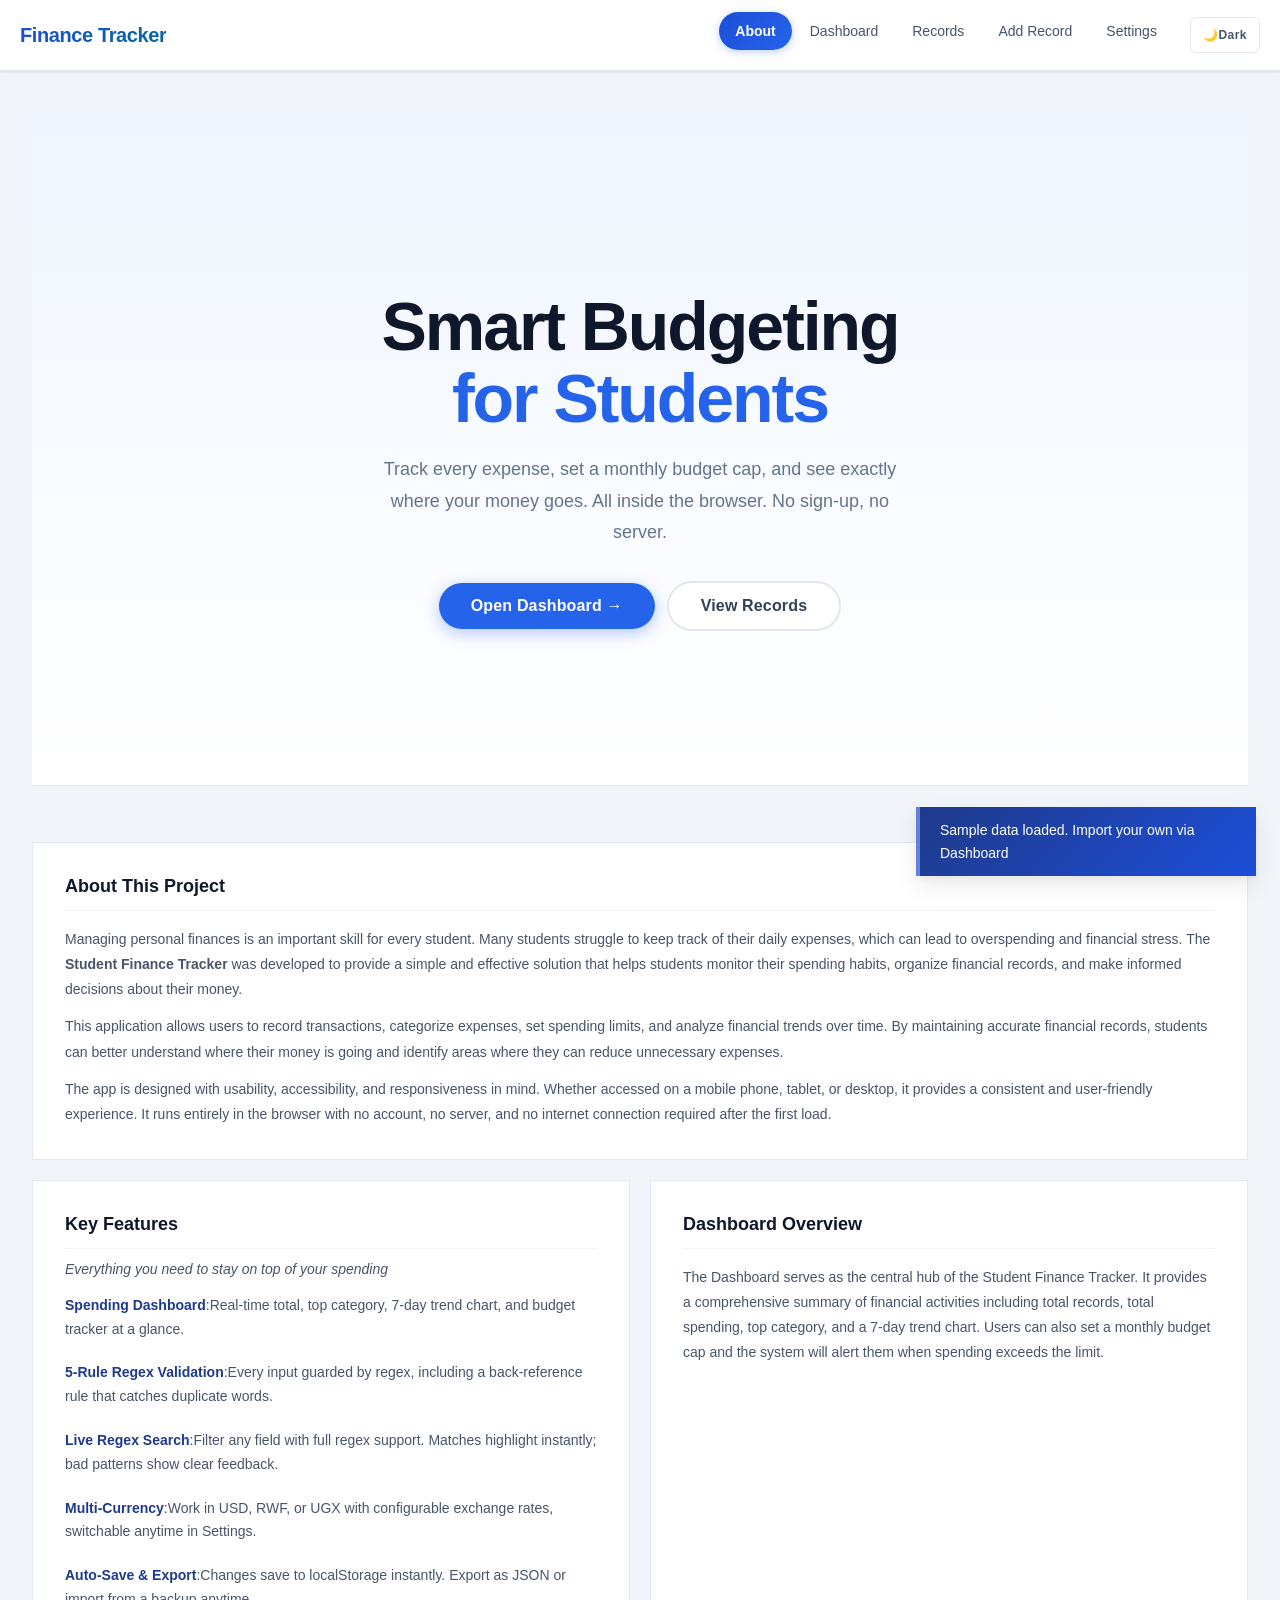
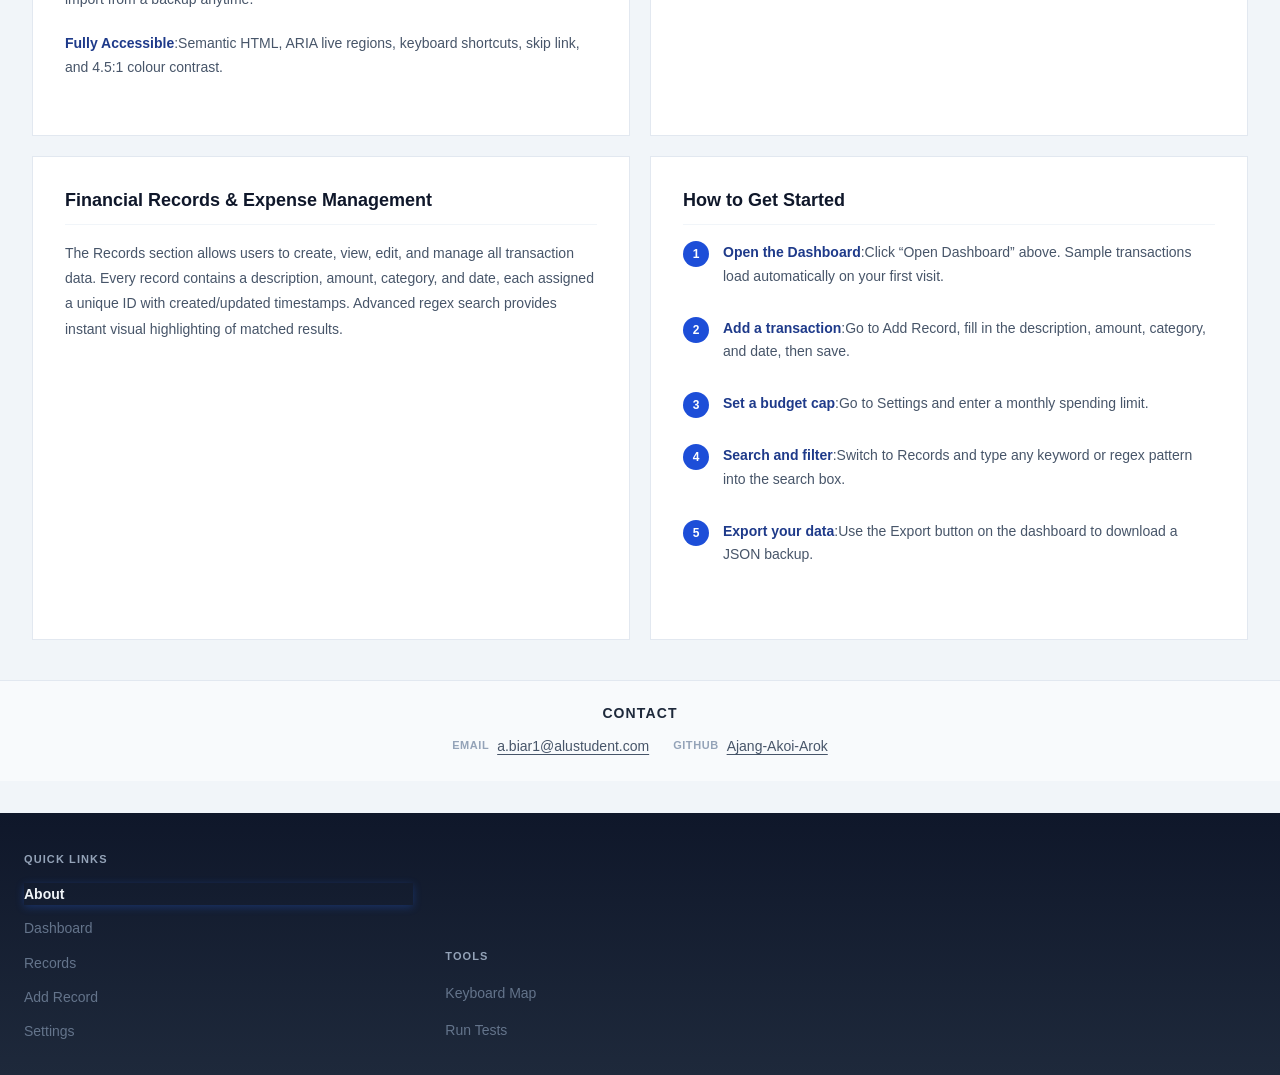
==== commit 8d840a7f: "Fix redundant aria-label conflicts on labelled inputs; add assets folder" ====
--- a/index.html
+++ b/index.html
@@ -197,7 +197,7 @@
                     </div>
                     <div class="sort-controls">
                         <label for="sort-field">Sort by:</label>
-                        <select id="sort-field" aria-label="Sort records by field">
+                        <select id="sort-field">
                             <option value="date">Date</option>
                             <option value="description">Description (A–Z)</option>
                             <option value="amount">Amount</option>
@@ -306,7 +306,7 @@
                     <h3>Currency Settings</h3>
                     <div class="form-group">
                         <label for="base-currency">Base Currency:</label>
-                        <select id="base-currency" aria-label="Select base currency">
+                        <select id="base-currency">
                             <option value="USD">USD ($)</option>
                             <option value="RWF">RWF (RF)</option>
                             <option value="UGX">UGX (USh)</option>
@@ -314,7 +314,7 @@
                     </div>
                     <div class="form-group">
                         <label for="display-currency">Display Currency:</label>
-                        <select id="display-currency" aria-label="Select display currency for conversion">
+                        <select id="display-currency">
                             <option value="USD">USD ($)</option>
                             <option value="RWF">RWF (RF)</option>
                             <option value="UGX">UGX (USh)</option>
@@ -324,13 +324,11 @@
                         <h4>Exchange Rates (vs USD)</h4>
                         <div class="form-group">
                             <label for="rate-rwf">1 USD = ? RWF</label>
-                            <input type="number" id="rate-rwf" step="1" value="1300"
-                                   aria-label="Exchange rate USD to RWF" min="1">
+                            <input type="number" id="rate-rwf" step="1" value="1300" min="1">
                         </div>
                         <div class="form-group">
                             <label for="rate-ugx">1 USD = ? UGX</label>
-                            <input type="number" id="rate-ugx" step="1" value="3700"
-                                   aria-label="Exchange rate USD to UGX" min="1">
+                            <input type="number" id="rate-ugx" step="1" value="3700" min="1">
                         </div>
                     </div>
                 </div>
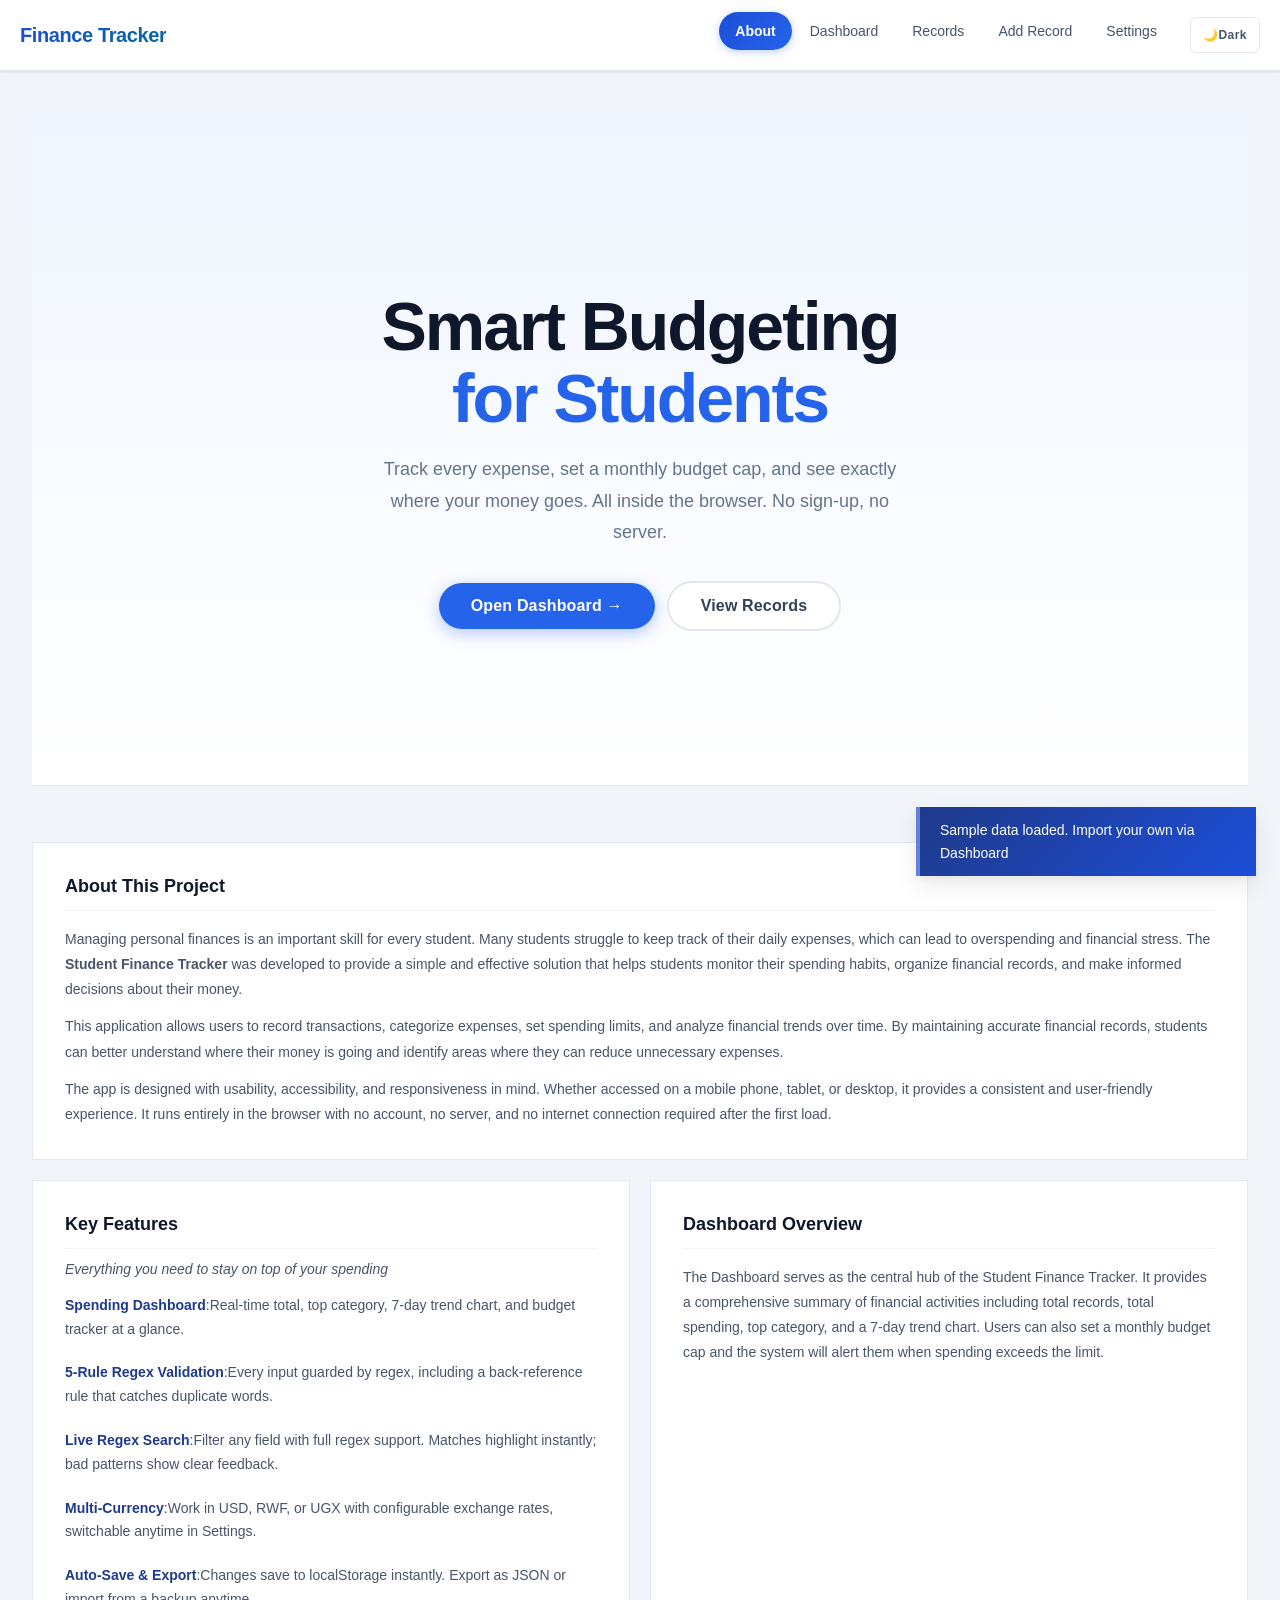
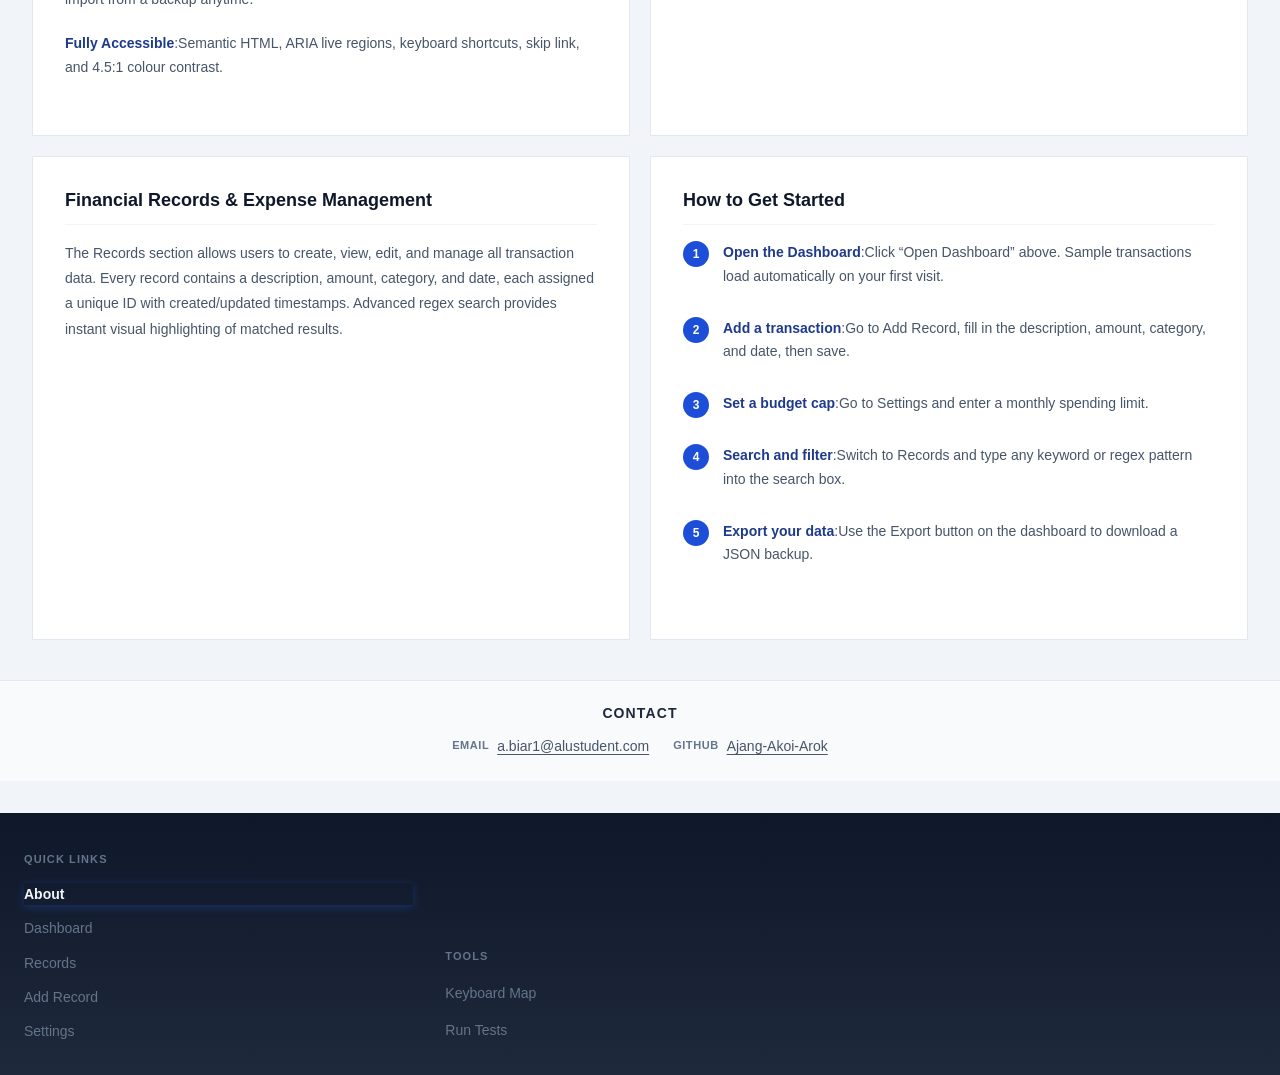
==== commit dcff218b: "Fix accessibility: heading order, contrast ratios, meta description" ====
--- a/index.html
+++ b/index.html
@@ -3,6 +3,7 @@
 <head>
     <meta charset="UTF-8">
     <meta name="viewport" content="width=device-width, initial-scale=1.0">
+    <meta name="description" content="Student Finance Tracker — a responsive, accessible budgeting app for students. Track expenses, set budget caps, and search transactions with regex. No sign-up required.">
     <title>Student Finance Tracker</title>
     <link rel="icon" href="data:image/svg+xml,<svg xmlns='http://www.w3.org/2000/svg' viewBox='0 0 32 32'><rect width='32' height='32' rx='6' fill='%232563eb'/><text x='50%25' y='50%25' dominant-baseline='central' text-anchor='middle' font-family='system-ui,sans-serif' font-weight='700' font-size='20' fill='white'>F</text></svg>">
     <link rel="stylesheet" href="styles/main.css">
@@ -500,7 +501,7 @@
     <footer class="app-footer" role="contentinfo">
         <div class="footer-container">
             <div class="footer-col">
-                <h4 class="footer-col-heading">Quick Links</h4>
+                <h3 class="footer-col-heading">Quick Links</h3>
                 <ul class="footer-links">
                     <li><a href="#about-section"     class="nav-link" data-section="about">About</a></li>
                     <li><a href="#dashboard-section" class="nav-link" data-section="dashboard">Dashboard</a></li>
@@ -510,7 +511,7 @@
                 </ul>
             </div>
             <div class="footer-col">
-                <h4 class="footer-col-heading">Tools</h4>
+                <h3 class="footer-col-heading">Tools</h3>
                 <ul class="footer-links">
                     <li><a href="#" id="footer-keyboard-link">Keyboard Map</a></li>
                     <li><a href="tests.html">Run Tests</a></li>
--- a/styles/main.css
+++ b/styles/main.css
@@ -218,7 +218,7 @@
     flex-shrink: 0;
     white-space: nowrap;
 }
-.theme-toggle:hover         { background: var(--gray-100); border-color: var(--gray-400); color: var(--gray-900); }
+.theme-toggle:hover         { background: var(--gray-100); border-color: var(--gray-500); color: var(--gray-900); }
 .theme-toggle:focus-visible { outline: none; box-shadow: var(--shadow-focus); }
 
 /* Hamburger */
@@ -373,7 +373,7 @@
     letter-spacing: -.02em;
 }
 
-.dashboard-subtitle { font-size: var(--text-sm); color: var(--gray-400); margin: 0; }
+.dashboard-subtitle { font-size: var(--text-sm); color: var(--gray-500); margin: 0; }
 
 .dashboard-header-actions {
     display: grid;
@@ -532,7 +532,7 @@
     color: var(--gray-800);
 }
 
-.chart-subtitle { font-size: var(--text-xs); color: var(--gray-400); margin: 0; }
+.chart-subtitle { font-size: var(--text-xs); color: var(--gray-500); margin: 0; }
 
 .chart-badge {
     display: inline-flex;
@@ -562,7 +562,7 @@
 .chart-row-day {
     font-size: 11px;
     font-weight: 600;
-    color: var(--gray-400);
+    color: var(--gray-500);
     text-transform: uppercase;
     letter-spacing: .05em;
     text-align: right;
@@ -624,9 +624,9 @@
     transition: border-color var(--ease), box-shadow var(--ease);
 }
 .search-input:focus       { outline: none; border-color: var(--blue-600); box-shadow: var(--shadow-focus); }
-.search-input::placeholder { color: var(--gray-400); }
-
-#search-hint { font-size: var(--text-xs); color: var(--gray-400); }
+.search-input::placeholder { color: var(--gray-500); }
+
+#search-hint { font-size: var(--text-xs); color: var(--gray-500); }
 
 .search-status-msg { font-size: var(--text-xs); font-weight: 600; min-height: 1em; }
 .search-status-msg.search-ok    { color: var(--color-success); }
@@ -659,7 +659,7 @@
 .sort-controls select:focus { outline: none; border-color: var(--blue-600); box-shadow: var(--shadow-focus); }
 
 /* Empty State */
-.empty-state { text-align: center; padding: var(--sp-16) var(--sp-6); color: var(--gray-400); }
+.empty-state { text-align: center; padding: var(--sp-16) var(--sp-6); color: var(--gray-500); }
 
 .btn-link {
     background: none; border: none;
@@ -715,7 +715,7 @@
 .records-table tbody tr { transition: background-color var(--ease); }
 .records-table tbody tr:hover { background: var(--gray-50); }
 
-.id-cell      { font-family: var(--font-mono); font-size: var(--text-xs); color: var(--gray-400); }
+.id-cell      { font-family: var(--font-mono); font-size: var(--text-xs); color: var(--gray-500); }
 .amount-cell  { font-weight: 700; color: var(--gray-900); white-space: nowrap; font-variant-numeric: tabular-nums; }
 .actions-cell { white-space: nowrap; }
 
@@ -811,7 +811,7 @@
     font-weight: 600;
     text-transform: uppercase;
     letter-spacing: .07em;
-    color: var(--gray-400);
+    color: var(--gray-500);
 }
 
 .record-card-field-value { font-size: var(--text-sm); color: var(--gray-700); font-weight: 500; }
@@ -862,7 +862,7 @@
     box-shadow: var(--shadow-focus);
 }
 
-.field-hint { display: block; margin-top: var(--sp-1); font-size: var(--text-xs); color: var(--gray-400); }
+.field-hint { display: block; margin-top: var(--sp-1); font-size: var(--text-xs); color: var(--gray-500); }
 
 .input-group { display: flex; flex-direction: column; gap: var(--sp-2); }
 
@@ -885,7 +885,7 @@
     min-height: 36px;
 }
 
-.no-categories { color: var(--gray-400); font-size: var(--text-sm); font-style: italic; margin: 0; }
+.no-categories { color: var(--gray-500); font-size: var(--text-sm); font-style: italic; margin: 0; }
 
 .category-tag {
     display: inline-flex;
@@ -972,7 +972,7 @@
     background: none;
     border: none;
     cursor: pointer;
-    color: var(--gray-400);
+    color: var(--gray-500);
     width: 36px; height: 36px;
     display: flex;
     align-items: center;
@@ -1054,7 +1054,7 @@
 }
 
 .btn-secondary { background: var(--white); color: var(--gray-700); border: 1.5px solid var(--gray-300); }
-.btn-secondary:hover { background: var(--gray-50); border-color: var(--gray-400); }
+.btn-secondary:hover { background: var(--gray-50); border-color: var(--gray-500); }
 
 .btn-danger { background: var(--color-error); color: white; box-shadow: 0 1px 3px rgba(220,38,38,.3); }
 .btn-danger:hover { background: #b91c1c; }
@@ -1147,14 +1147,14 @@
 }
 .contact-strip__body strong { color: #1e293b; }
 .contact-strip__item { display: flex; align-items: center; gap: var(--sp-2); }
-.contact-strip__label { font-size: 11px; font-weight: 700; text-transform: uppercase; letter-spacing: 0.05em; color: #94a3b8; }
+.contact-strip__label { font-size: 11px; font-weight: 700; text-transform: uppercase; letter-spacing: 0.05em; color: #64748b; }
 .contact-strip__body a { color: #475569; text-decoration: none; }
 .contact-strip__body a:hover { color: #2563eb; text-decoration: underline; }
 
 .app-footer {
     background: linear-gradient(180deg, #0f172a 0%, #1e293b 100%);
     border-top: none;
-    color: #94a3b8;
+    color: #64748b;
     padding: var(--sp-10) var(--sp-6) var(--sp-8);
     margin-top: var(--sp-8);
 }
@@ -1171,7 +1171,7 @@
 .footer-col-heading {
     font-size: 11px;
     font-weight: 700;
-    color: #94a3b8;
+    color: #64748b;
     letter-spacing: .1em;
     text-transform: uppercase;
     margin: 0 0 var(--sp-4) 0;
@@ -1445,7 +1445,7 @@
 .home-cta-primary:hover { background: var(--blue-700); box-shadow: 0 6px 24px rgba(37,99,235,.45); }
 
 .home-cta-outline { background: #fff; color: var(--gray-700); border: 2px solid var(--gray-200); }
-.home-cta-outline:hover { border-color: var(--gray-400); color: var(--gray-900); }
+.home-cta-outline:hover { border-color: var(--gray-500); color: var(--gray-900); }
 
 @keyframes heroFadeUp {
     from { opacity: 0; transform: translateY(18px); }
@@ -1659,7 +1659,7 @@
 
 .about-card-sub {
     font-size: var(--text-sm);
-    color: var(--gray-400);
+    color: var(--gray-500);
     font-style: italic;
     margin: calc(-1 * var(--sp-2)) 0 var(--sp-4);
 }
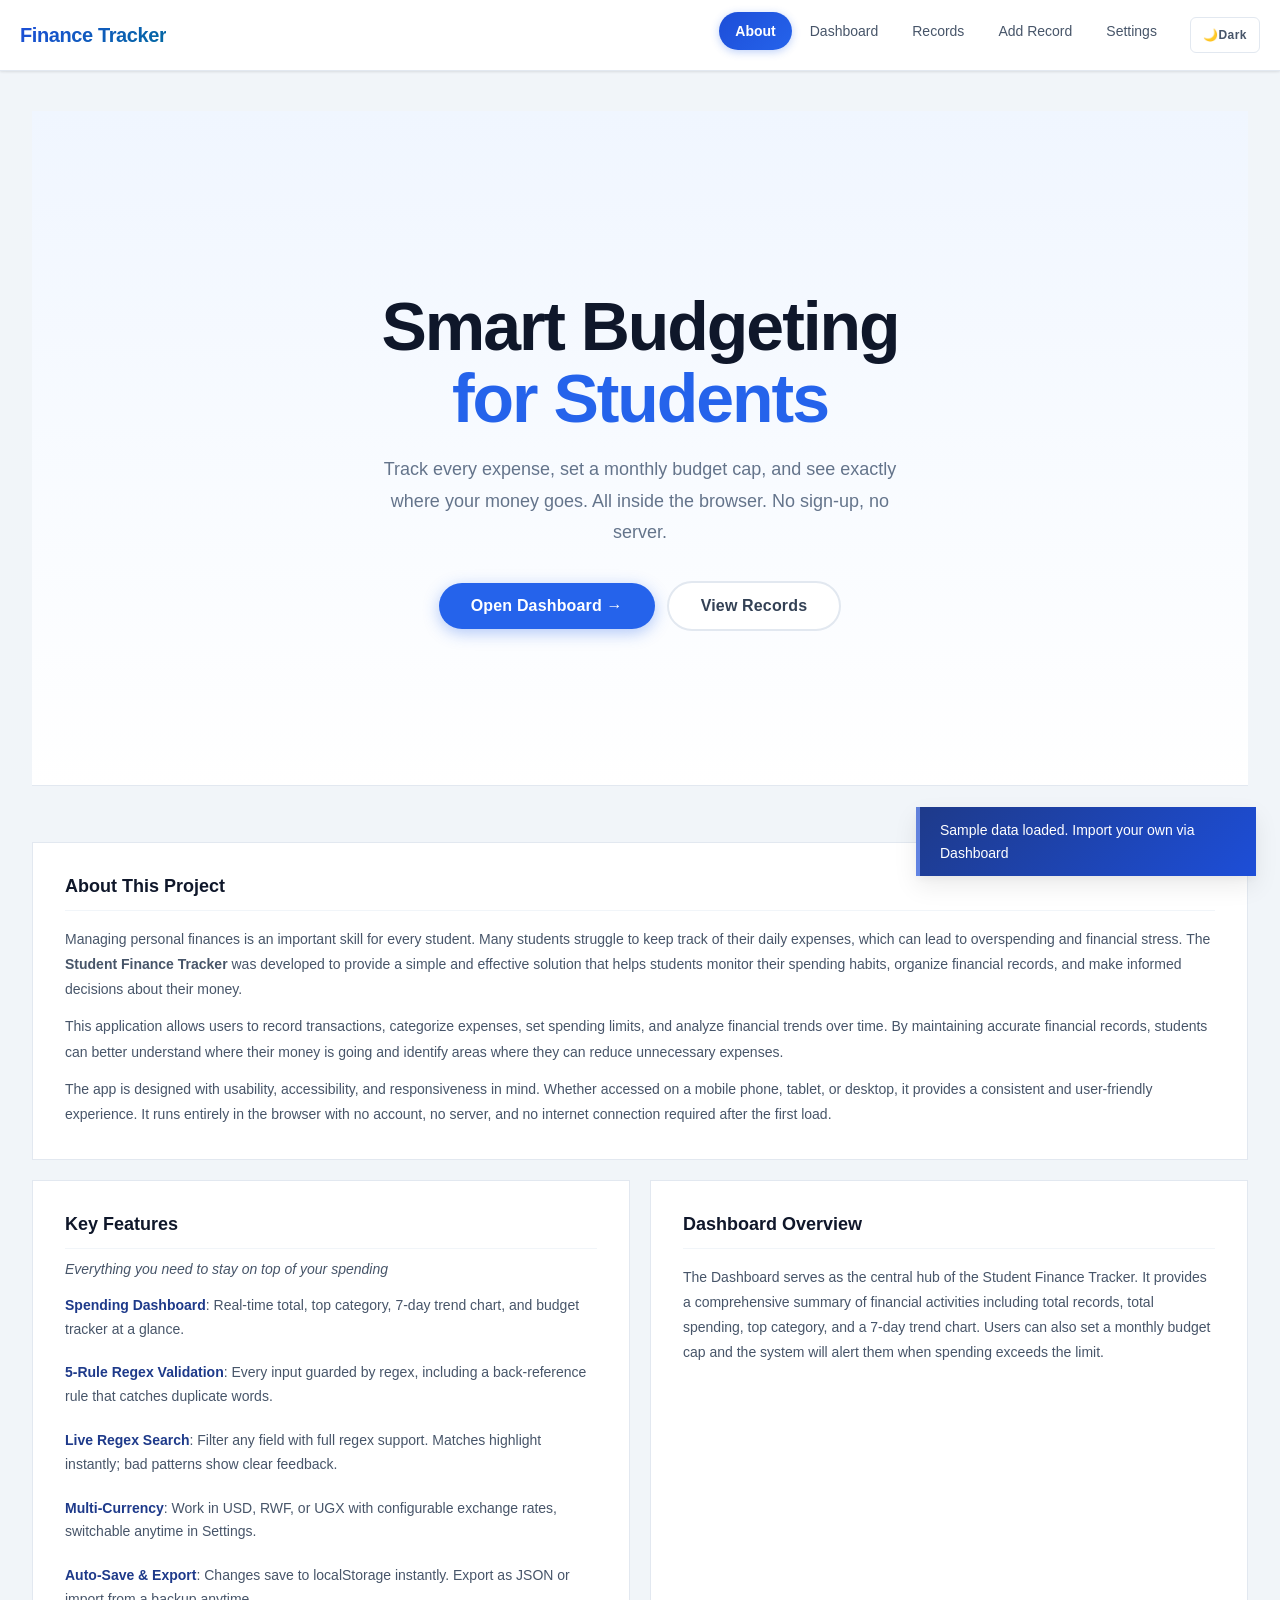
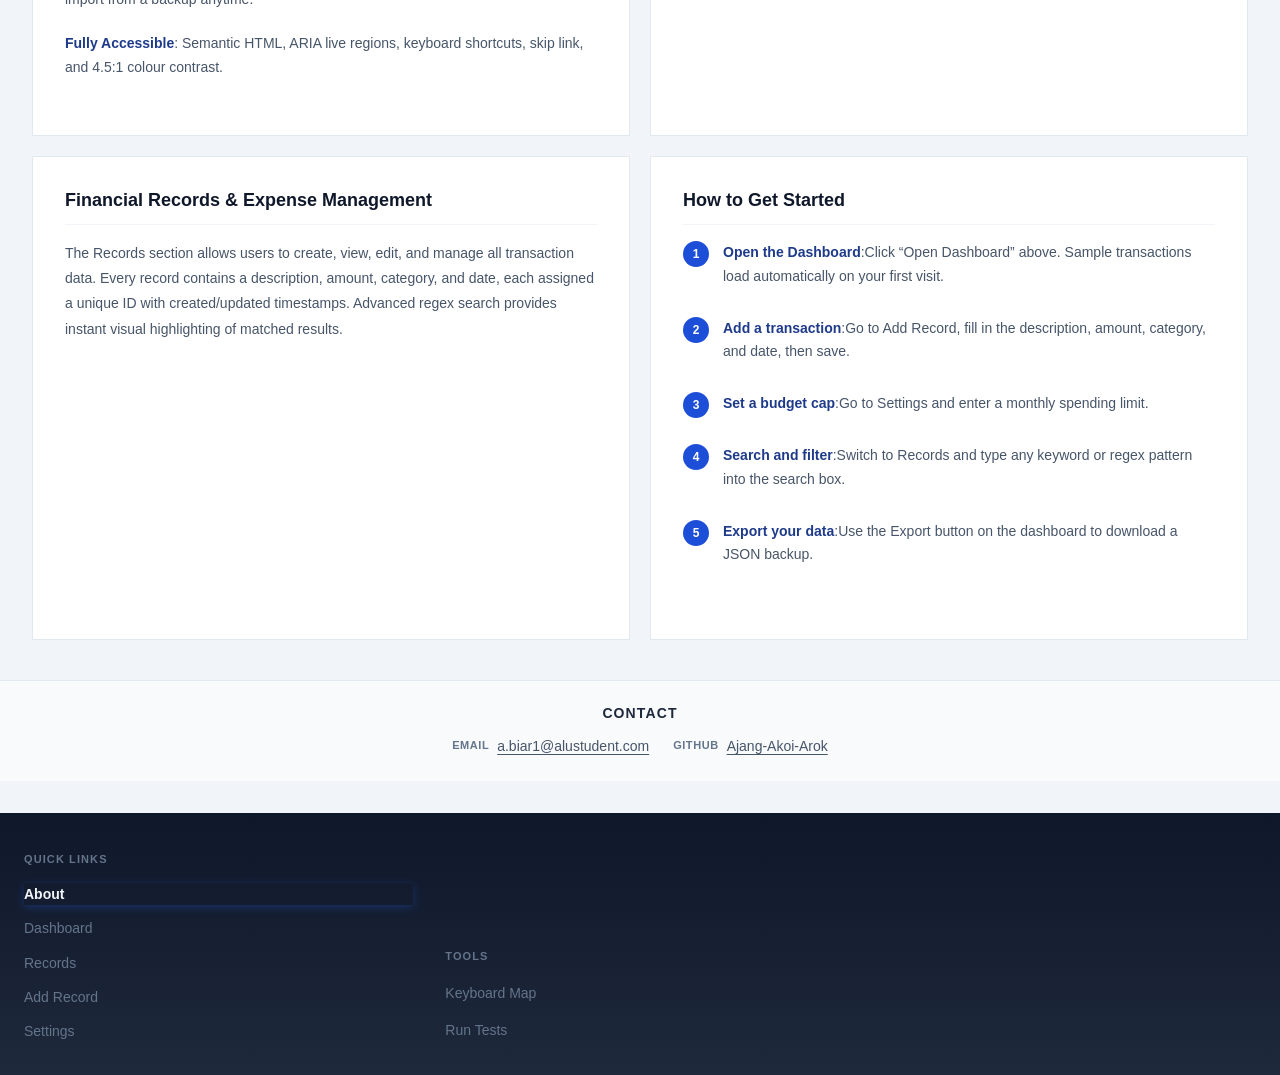
==== commit 6c437679: "M7: Final polish — tighten comments, add video link, fix a11y and UX details - Replace decorative di" ====
--- a/index.html
+++ b/index.html
@@ -44,7 +44,7 @@
         <section id="about-section" class="section" aria-labelledby="about-heading">
 
                 <!-- Hero banner inside About -->
-                <div class="about-hero" role="region" aria-label="About" aria-labelledby="about-heading">
+                <div class="about-hero">
                     <div class="about-hero-inner">
                         <h2 id="about-heading" class="home-title">
                             <span class="word-anim" style="--wi:0">Smart</span>
@@ -74,12 +74,12 @@
                         <h3 class="about-card-title">Key Features</h3>
                         <p class="about-card-sub">Everything you need to stay on top of your spending</p>
                         <ul class="home-feature-list">
-                            <li><strong>Spending Dashboard</strong>:Real-time total, top category, 7-day trend chart, and budget tracker at a glance.</li>
-                            <li><strong>5-Rule Regex Validation</strong>:Every input guarded by regex, including a back-reference rule that catches duplicate words.</li>
-                            <li><strong>Live Regex Search</strong>:Filter any field with full regex support. Matches highlight instantly; bad patterns show clear feedback.</li>
-                            <li><strong>Multi-Currency</strong>:Work in USD, RWF, or UGX with configurable exchange rates, switchable anytime in Settings.</li>
-                            <li><strong>Auto-Save &amp; Export</strong>:Changes save to localStorage instantly. Export as JSON or import from a backup anytime.</li>
-                            <li><strong>Fully Accessible</strong>:Semantic HTML, ARIA live regions, keyboard shortcuts, skip link, and 4.5:1 colour contrast.</li>
+                            <li><strong>Spending Dashboard</strong>: Real-time total, top category, 7-day trend chart, and budget tracker at a glance.</li>
+                            <li><strong>5-Rule Regex Validation</strong>: Every input guarded by regex, including a back-reference rule that catches duplicate words.</li>
+                            <li><strong>Live Regex Search</strong>: Filter any field with full regex support. Matches highlight instantly; bad patterns show clear feedback.</li>
+                            <li><strong>Multi-Currency</strong>: Work in USD, RWF, or UGX with configurable exchange rates, switchable anytime in Settings.</li>
+                            <li><strong>Auto-Save &amp; Export</strong>: Changes save to localStorage instantly. Export as JSON or import from a backup anytime.</li>
+                            <li><strong>Fully Accessible</strong>: Semantic HTML, ARIA live regions, keyboard shortcuts, skip link, and 4.5:1 colour contrast.</li>
                         </ul>
                     </div>
 
@@ -175,9 +175,7 @@
             </div>
         </section>
 
-        <!-- =========================================
-             Records Section
-             ========================================= -->
+        <!-- Records Section-->
         <section id="records-section" class="section hidden" aria-labelledby="records-heading">
             <div class="section-container">
                 <h2 id="records-heading" class="section-title">Transactions</h2>
@@ -236,9 +234,7 @@
             </div>
         </section>
 
-        <!-- =========================================
-             Add Section
-             ========================================= -->
+        <!-- Add Section -->
         <section id="add-section" class="section hidden" aria-labelledby="add-heading">
             <div class="section-container">
                 <div class="add-section-header">
@@ -296,9 +292,8 @@
             </div>
         </section>
 
-        <!-- =========================================
-             Settings Section
-             ========================================= -->
+        <!--Settings Section-->
+              
         <section id="settings-section" class="section hidden" aria-labelledby="settings-heading">
             <div class="section-container">
                 <h2 id="settings-heading" class="section-title">Settings</h2>
--- a/styles/a11y.css
+++ b/styles/a11y.css
@@ -1,13 +1,9 @@
-/* ========================================
-   Accessibility Styles
-   Focus · High Contrast · Reduced Motion
-   ======================================== */
+/* Accessibility Styles
+   Focus · High Contrast · Reduced Motion */
 
-/* ========================================
-   Enhanced Focus Indicators
+/*Enhanced Focus Indicators
    (main.css uses box-shadow; this adds
-   outline fallback for forced-colors mode)
-   ======================================== */
+   outline fallback for forced-colors mode) */
 
 button:focus-visible,
 a:focus-visible,
@@ -18,9 +14,7 @@
     outline-offset: 2px;
 }
 
-/* ========================================
-   High Contrast Mode (prefers-contrast)
-   ======================================== */
+/* High Contrast Mode (prefers-contrast) */
 
 @media (prefers-contrast: more) {
     :root {
@@ -42,9 +36,8 @@
     }
 }
 
-/* ========================================
-   Forced Colors (Windows High Contrast)
-   ======================================== */
+/*
+   Forced Colors (Windows High Contrast) */
 
 @media (forced-colors: active) {
     .btn-primary, .btn-danger {
@@ -56,9 +49,7 @@
     }
 }
 
-/* ========================================
-   Reduced Motion
-   ======================================== */
+/*Reduced Motion */
 
 @media (prefers-reduced-motion: reduce) {
     *, *::before, *::after {
@@ -69,10 +60,8 @@
     }
 }
 
-/* ========================================
-   Dark Mode
-   System preference (auto) AND manual toggle
-   ======================================== */
+/*Dark Mode
+   System preference (auto) AND manual toggle */
 
 /* Auto dark — system preference */
 @media (prefers-color-scheme: dark) {
@@ -158,12 +147,10 @@
 html[data-theme="light"] .records-table td       { border-color: #e2e8f0; }
 html[data-theme="light"] mark           { background-color: #fef08a; color: #713f12; }
 
-/* ========================================
-   Color Contrast Reference
+/* Color Contrast Reference
    body #1e293b on #f8fafc  = 13.7:1  ✓
    link #2563eb on white    =  4.8:1  ✓
-   btn white on #2563eb     =  7.4:1  ✓
-   ======================================== */
+   btn white on #2563eb     =  7.4:1  ✓ */
 
 /* Links */
 a:not(.btn):not(.nav-link):not(.skip-link):not(.footer-links a) {
